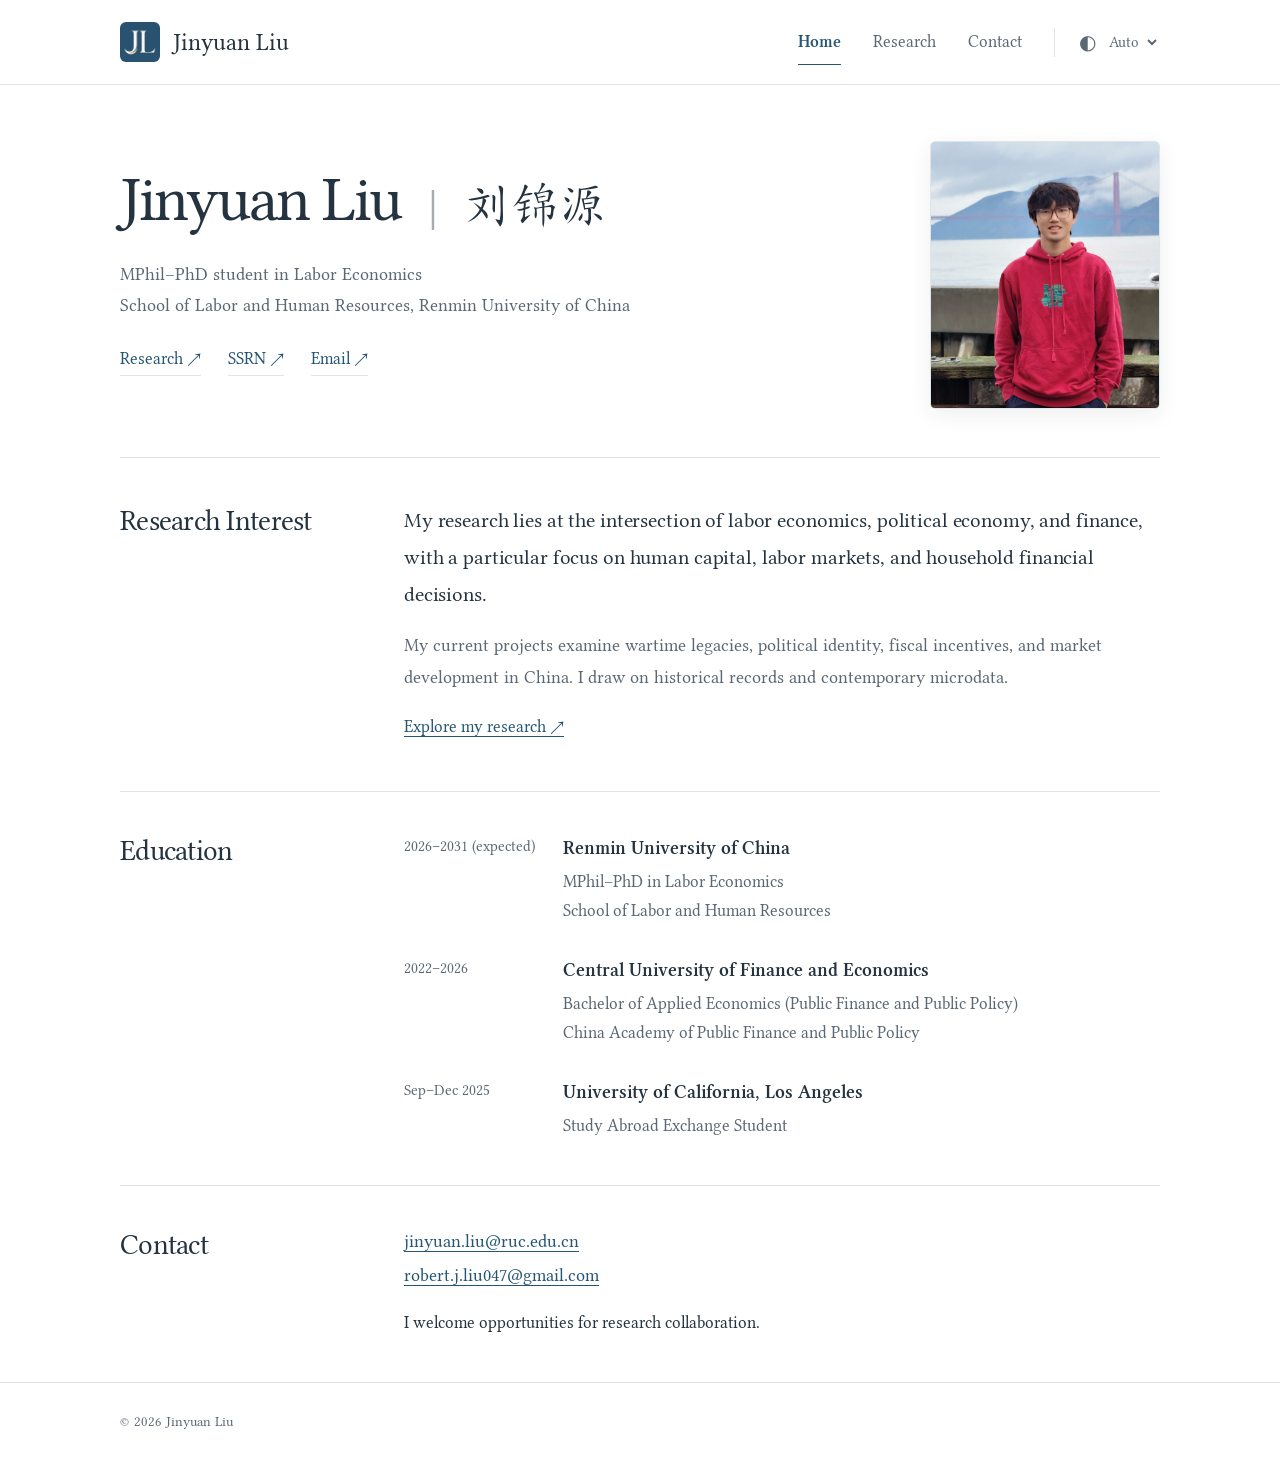
==== index.html @ b8071a6c "Give JL artwork more space within the blue logo" ====
<!doctype html>
<html lang="en"><head><meta charset="utf-8"><meta name="viewport" content="width=device-width,initial-scale=1"><title>Jinyuan Liu | Economics</title><meta name="description" content="Jinyuan Liu is an MPhil–PhD student at Renmin University of China. Research at the intersection of labor economics, political economy, and finance."><link rel="canonical" href="https://www.jinyuanliu.org/"><meta property="og:type" content="website"><meta property="og:title" content="Jinyuan Liu | Economics"><meta property="og:description" content="Labor economics, political economy, and finance. Human capital, labor markets, and household financial decisions."><meta property="og:image" content="https://www.jinyuanliu.org/assets/jinyuan-liu.jpg"><link rel="icon" href="/assets/favicon.svg?v=20261016-launch3" type="image/svg+xml"><script src="/assets/vendor/suncalc.js"></script><script src="/assets/theme.js"></script><link rel="stylesheet" href="/assets/style.css?v=20261016-launch3"></head>
<body><a class="skip" href="#main">Skip to content</a><header class="site-header"><div class="wrap header-inner"><a class="brand" href="/"><span class="brand-mark original-mark" aria-hidden="true"><img src="/assets/logo-original.png" alt="" width="108" height="72"></span><span>Jinyuan Liu</span></a><nav aria-label="Main navigation"><a href="/" aria-current="page">Home</a><a href="/research/">Research</a><a href="/#contact">Contact</a></nav><label class="theme-control"><span aria-hidden="true" class="theme-symbol">◐</span><select id="theme-select" aria-label="Color theme" title="Auto: follows sunrise and sunset in Beijing"><option value="auto">Auto</option><option value="light">Light</option><option value="dark">Dark</option></select></label></div></header>
<main id="main" class="wrap"><section class="hero" aria-labelledby="name"><div class="hero-copy"><h1 id="name"><span>Jinyuan Liu</span><span class="name-divider" aria-hidden="true">｜</span><span class="chinese-name" lang="zh-Hans">刘锦源</span></h1><p class="affiliation">MPhil–PhD student in Labor Economics<br>School of Labor and Human Resources, Renmin University of China</p><div class="profile-links"><a href="/research/">Research <span aria-hidden="true">↗</span></a><a href="https://papers.ssrn.com/sol3/cf_dev/AbsByAuth.cfm?per_id=7241780">SSRN <span aria-hidden="true">↗</span></a><a href="mailto:jinyuan.liu@ruc.edu.cn">Email <span aria-hidden="true">↗</span></a></div></div><figure class="portrait-block"><img class="portrait" src="/assets/jinyuan-liu.jpg" alt="Jinyuan Liu" width="238" height="278" fetchpriority="high"></figure></section>
<section class="section statement-section" aria-labelledby="statement-heading"><div class="section-head"><h2 id="statement-heading">Research Interest</h2></div><div class="statement-copy"><p class="research-statement statement-primary">My research lies at the intersection of labor economics, political economy, and finance, with a particular focus on human capital, labor markets, and household financial decisions.</p><p class="research-statement">My current projects examine wartime legacies, political identity, fiscal incentives, and market development in China. I draw on historical records and contemporary microdata.</p><a class="statement-link" href="/research/">Explore my research <span aria-hidden="true">↗</span></a></div></section>
<section class="section split-section" aria-labelledby="education"><div class="section-head"><h2 id="education">Education</h2></div><div class="education-list"><div class="education-row"><div class="years">2026–2031 (expected)</div><div><p class="institution">Renmin University of China</p><p class="degree">MPhil–PhD in Labor Economics<br>School of Labor and Human Resources</p></div></div><div class="education-row"><div class="years">2022–2026</div><div><p class="institution">Central University of Finance and Economics</p><p class="degree">Bachelor of Applied Economics (Public Finance and Public Policy)<br>China Academy of Public Finance and Public Policy</p></div></div><div class="education-row"><div class="years">Sep–Dec 2025</div><div><p class="institution">University of California, Los Angeles</p><p class="degree">Study Abroad Exchange Student</p></div></div></div></section>
<section class="section split-section" id="contact" aria-labelledby="contact-heading"><div class="section-head"><h2 id="contact-heading">Contact</h2></div><div class="contact-layout"><div class="emails"><a href="mailto:jinyuan.liu@ruc.edu.cn">jinyuan.liu@ruc.edu.cn</a><a href="mailto:robert.j.liu047@gmail.com">robert.j.liu047@gmail.com</a></div><p>I welcome opportunities for research collaboration.</p></div></section></main><footer class="site-footer"><div class="wrap footer-inner"><span>© 2026 Jinyuan Liu</span></div></footer></body></html>
---- assets/style.css ----
@font-face{font-family:'Libertinus Serif';src:url('/assets/fonts/LibertinusSerif-Regular.ttf') format('truetype');font-style:normal;font-weight:400;font-display:swap}@font-face{font-family:'Libertinus Serif';src:url('/assets/fonts/LibertinusSerif-Italic.ttf') format('truetype');font-style:italic;font-weight:400;font-display:swap}@font-face{font-family:'Libertinus Serif';src:url('/assets/fonts/LibertinusSerif-SemiBold.ttf') format('truetype');font-style:normal;font-weight:500 900;font-display:swap}
:root{--ink:#222d38;--muted:#65717c;--blue:#285270;--line:#dfe4e7;--serif:'Libertinus Serif',Georgia,'Times New Roman',serif;--sans:'Libertinus Serif',Georgia,'Times New Roman',serif}*{box-sizing:border-box}html{scroll-behavior:smooth;scroll-padding-top:30px}body{margin:0;background:#fff;color:var(--ink);font:17px/1.75 var(--sans);-webkit-font-smoothing:antialiased}a{color:var(--blue);text-decoration-thickness:1px;text-underline-offset:4px}a:hover{color:#112f45}a:focus-visible,summary:focus-visible{outline:2px solid var(--blue);outline-offset:5px}.wrap{width:min(1040px,calc(100% - 96px));margin:auto}.skip{position:absolute;top:-100px;left:20px;background:white;padding:10px;z-index:10}.skip:focus{top:10px}.site-header{border-bottom:1px solid var(--line)}.header-inner{min-height:96px;display:flex;align-items:center;justify-content:space-between;gap:30px}.brand{font:25px var(--serif);text-decoration:none;color:var(--ink)}nav{display:flex;gap:32px}nav a{font-size:14px;text-decoration:none;color:var(--muted);padding:8px 0}nav a[aria-current=page]{color:var(--blue);border-bottom:1px solid var(--blue)}.hero{display:grid;grid-template-columns:minmax(0,1fr) 238px;gap:76px;align-items:start;padding:76px 0 66px}.eyebrow{font-size:11px;text-transform:uppercase;letter-spacing:.16em;color:var(--blue);font-weight:600;margin:0 0 16px}h1,h2,h3{font-family:var(--serif);font-weight:400;line-height:1.25;letter-spacing:-.025em}h1{font-size:62px;margin:0 0 12px}h2{font-size:32px;margin:0}h3{font-size:24px;margin:0 0 10px}.affiliation{color:var(--muted);font-size:15px;line-height:1.65;margin:0 0 26px}.bio{margin:0 0 16px;font-size:17px;line-height:1.85}.portrait{display:block;width:238px;height:278px;object-fit:cover;border-radius:3px}.portrait-block{margin:6px 0 0}.portrait-block figcaption{font-size:12px;color:var(--muted);margin-top:12px}.profile-links{display:flex;gap:24px;font-size:14px;margin-top:24px;flex-wrap:wrap}.section{padding:44px 0 48px;border-top:1px solid var(--line)}.section-head{display:flex;align-items:baseline;justify-content:space-between;gap:24px;margin-bottom:28px}.section-head a{font-size:14px}.paper-preview{padding:0 0 24px;margin-bottom:24px;border-bottom:1px solid #edf0f2}.paper-preview:last-child{border-bottom:0;margin:0;padding:0}.paper-preview h3{font-size:23px;max-width:820px}.paper-preview h3 a{text-decoration:none;color:var(--ink)}.paper-preview h3 a:hover{text-decoration:underline;color:var(--blue)}.meta{color:var(--muted);font-size:14px;line-height:1.7;margin:6px 0}.status{color:var(--blue);font-size:13px;margin:8px 0}.description{margin:12px 0 0;font-size:15px;max-width:840px}.education-row{display:grid;grid-template-columns:150px minmax(0,1fr);gap:28px;margin-bottom:26px}.education-row:last-child{margin-bottom:0}.years{font-size:13px;color:var(--muted);padding-top:2px}.institution{font-weight:500;font-size:16px;margin:0}.degree{margin:3px 0 0;font-size:15px;color:var(--muted)}.contact-layout{display:grid;grid-template-columns:1fr 1fr;gap:30px}.contact-layout p{margin:0;font-size:15px}.emails{display:flex;flex-direction:column;align-items:flex-start;gap:3px}.site-footer{border-top:1px solid var(--line);margin-top:10px;padding:26px 0 36px;color:var(--muted);font-size:12px}.footer-inner{display:flex;justify-content:space-between;gap:20px}.page-heading{padding:62px 0 38px}.page-heading h1{font-size:48px;margin-bottom:18px}.page-heading p{color:var(--muted);margin:0;font-size:15px}.research-section{padding-top:12px}.research-section>h2{font-size:16px;font-family:var(--sans);letter-spacing:0;font-weight:500;color:var(--muted);padding-bottom:20px;border-bottom:1px solid var(--line)}.paper{padding:32px 0 30px;border-bottom:1px solid var(--line);scroll-margin-top:28px}.paper h3{font-size:27px;max-width:900px}.paper h3 a{color:var(--ink);text-decoration:none}.paper h3 a:hover{text-decoration:underline;color:var(--blue)}.paper .description{font-size:16px;line-height:1.8}.paper-links{display:flex;gap:20px;font-size:13px;margin:18px 0 8px}.award{font-size:13px;color:var(--blue);padding-left:14px;border-left:2px solid #b2c6d4;margin:18px 0}.paper details{margin-top:15px;font-size:14px;color:var(--muted)}summary{cursor:pointer;color:var(--blue);width:fit-content;padding:3px 0}details p{margin:12px 0 0;max-width:850px}.wip{padding:46px 0 56px}.wip h2{margin-bottom:28px}.wip article+article{margin-top:28px}.wip h3{font-size:24px}.not-found{min-height:55vh;padding:70px 0}.paper-note{font-size:13px;color:var(--muted);margin:10px 0}.research-contact{background:#f6f8f9;padding:24px 28px;margin:0 0 42px;font-size:14px}.research-contact p{margin:0}::selection{background:#dce9f1}@media(min-width:1400px){.hero{padding-top:88px}}@media(max-width:760px){.wrap{width:calc(100% - 48px)}.header-inner{min-height:78px}.brand{font-size:23px}nav{gap:21px}.hero{grid-template-columns:minmax(0,1fr) 170px;gap:30px;padding:48px 0}.portrait{width:170px;height:199px}.portrait-block figcaption{display:none}h1{font-size:48px}.bio{font-size:16px}.affiliation{font-size:14px}.education-row{grid-template-columns:125px 1fr;gap:18px}.section{padding:34px 0}.contact-layout{grid-template-columns:1fr;gap:18px}.paper h3{font-size:25px}}@media(max-width:540px){.wrap{width:calc(100% - 40px)}.header-inner{min-height:72px;gap:15px}.brand{font-size:21px}nav{gap:17px}nav a{font-size:13px}.hero{display:flex;flex-direction:column;gap:26px;padding:38px 0}.hero-copy{display:contents}.eyebrow{order:0;margin:0 0 -17px}h1{order:1;font-size:46px;margin-bottom:-20px}.affiliation{order:2;margin:0}.portrait-block{order:3;margin:0}.portrait{width:156px;height:182px}.bio{order:4;margin:0;line-height:1.8}.profile-links{order:5;margin:0}.section-head{align-items:center;gap:15px;margin-bottom:24px}h2{font-size:28px}.section-head a{font-size:12px;white-space:nowrap}.paper-preview h3{font-size:22px}.education-row{grid-template-columns:1fr;gap:4px;margin-bottom:24px}.years{font-size:12px}.page-heading{padding:38px 0 28px}.page-heading h1{font-size:40px}.paper{padding:26px 0}.paper h3{font-size:24px}.paper .description{font-size:15px}.footer-inner{flex-direction:column;gap:4px}.research-contact{padding:20px}.wip{padding:34px 0 40px}.emails a{overflow-wrap:anywhere}}@media(prefers-reduced-motion:reduce){html{scroll-behavior:auto}}

body{font-size:19px}.bio{font-size:20px;line-height:1.65}.affiliation{font-size:17px}.brand{font-size:28px}nav a{font-size:17px}.meta,.degree,.description{font-size:17px}.status,.paper-links,.paper-note,.award{font-size:15px}.paper .description{font-size:18px}.paper details{font-size:17px}.institution{font-size:18px}.years{font-size:15px}.profile-links,.section-head a,.contact-layout p{font-size:17px}.page-heading p{font-size:18px}.eyebrow,.page-heading .eyebrow{font-size:12px;letter-spacing:.12em}.site-footer{font-size:14px}.research-contact{font-size:17px}@media(max-width:540px){.brand{font-size:24px}nav a{font-size:16px}.bio{font-size:19px}.affiliation{font-size:17px}.section-head a{font-size:15px}.paper .description{font-size:18px}.years{font-size:15px}}

:root{--paper:#fff;--soft:#f5f7f9;--preview-line:#edf0f2;--shadow:rgba(26,45,63,.07)}
:root[data-theme="dark"]{--ink:#e2e6eb;--muted:#a0abb7;--blue:#96bcd9;--line:#323b44;--paper:#14191f;--soft:#1c242d;--preview-line:#29333d;--shadow:rgba(0,0,0,.24)}
body{background:var(--paper)}a:hover{color:var(--ink)}.skip{background:var(--paper)}.header-inner{min-height:90px}.header-inner nav{margin-left:auto}.theme-control{display:flex;align-items:center;gap:7px;color:var(--muted);margin-left:2px;padding-left:24px;border-left:1px solid var(--line)}.theme-symbol{font-family:Georgia,serif;font-size:20px;line-height:1}.theme-control select{font:15px 'Libertinus Serif',Georgia,serif;color:var(--muted);background:var(--paper);border:0;cursor:pointer;padding:5px 2px;max-width:70px}.theme-control select:focus-visible{outline:2px solid var(--blue);outline-offset:4px}.hero{padding-top:68px;padding-bottom:58px;grid-template-columns:minmax(0,1fr) 252px;gap:72px}h1{font-size:68px;letter-spacing:-.035em}.portrait{width:252px;height:294px;border-radius:8px;border:1px solid var(--line);box-shadow:0 12px 32px var(--shadow)}.portrait-block{margin-top:10px}.bio{max-width:650px}.eyebrow{font-weight:400;color:var(--blue)}.paper-preview{border-color:var(--preview-line)}.research-contact{background:var(--soft)}.section-head{margin-bottom:32px}.paper-preview h3{font-size:25px;line-height:1.35}.paper-preview .status{margin:5px 0}.section{padding-top:40px}.profile-links a{text-decoration:none;border-bottom:1px solid var(--line);padding-bottom:1px}.profile-links a:hover{border-color:var(--blue)}::selection{background:#436682;color:#fff}@media(max-width:760px){.hero{padding:44px 0;grid-template-columns:minmax(0,1fr) 180px;gap:32px}.portrait{width:180px;height:210px}h1{font-size:54px}.header-inner{gap:22px}.theme-control{padding-left:16px}nav{gap:22px}}@media(max-width:540px){.header-inner{min-height:74px;flex-wrap:wrap;gap:0 15px;padding:14px 0}.brand{font-size:25px}.header-inner nav{gap:17px;margin-left:auto}.theme-control{order:3;width:100%;justify-content:flex-end;border:0;padding:8px 0 0;margin:0}.theme-symbol{font-size:16px}.theme-control select{font-size:14px}.hero{padding:30px 0 36px;gap:25px}h1{font-size:52px}.portrait{width:144px;height:168px}.portrait-block{margin:0}.paper-preview h3{font-size:23px}.section-head{margin-bottom:24px}.bio{line-height:1.7}}

.research-statement{color:var(--muted);font-size:19px;line-height:1.7;margin:-5px 0 32px;max-width:870px}

.statement-layout{display:grid;grid-template-columns:310px minmax(0,1fr);gap:56px}.statement-lead{font:29px/1.4 var(--serif);color:var(--blue);letter-spacing:-.02em;margin:0}.statement-layout .research-statement{font-size:19px;margin:0 0 16px;line-height:1.75}.statement-link{display:inline-block;font-size:17px;margin-top:8px}.research-page .page-heading{padding:58px 0 40px}.research-page .page-heading h1{font-size:58px;margin-bottom:14px}.research-jumps{gap:28px;flex-wrap:wrap;margin-top:28px}.research-jumps a{font-size:17px;color:var(--blue);border-bottom:1px solid var(--line);padding:0 0 5px}.research-jumps span{font-size:12px;color:var(--muted);margin-left:9px}.research-section{counter-reset:paper}.research-section>h2{font-size:20px;color:var(--ink);padding-bottom:18px}.paper{position:relative;padding:32px 0 34px 60px;counter-increment:paper}.paper::before{content:counter(paper,decimal-leading-zero);position:absolute;top:36px;left:0;color:var(--muted);font-size:16px}.paper h3{font-size:29px;line-height:1.3;letter-spacing:-.018em;max-width:890px}.paper .meta{font-size:17px;margin-top:10px}.paper .status{font-size:16px;margin:8px 0 14px}.paper .description{max-width:840px;line-height:1.75}.paper details{border-top:1px solid var(--preview-line);padding-top:10px;margin-top:20px}.paper details[open] summary{margin-bottom:18px}.paper .award{margin-top:20px}.wip h2{font-size:32px}.wip article{padding-left:60px}.wip h3{font-size:26px;line-height:1.35}.research-page .research-contact{margin-left:60px;border-radius:4px}@media(max-width:760px){.statement-layout{grid-template-columns:230px 1fr;gap:30px}.statement-lead{font-size:25px}.paper{padding-left:40px}.paper::before{font-size:14px}.paper h3{font-size:27px}.wip article{padding-left:40px}.research-page .research-contact{margin-left:40px}}@media(max-width:540px){.statement-layout{grid-template-columns:1fr;gap:18px}.statement-lead{font-size:27px}.statement-layout .research-statement{font-size:19px}.research-page .page-heading{padding:32px 0 28px}.research-page .page-heading h1{font-size:46px}.research-jumps{gap:22px;margin-top:22px}.research-jumps a{font-size:16px}.paper{padding:25px 0 27px}.paper::before{position:static;display:block;font-size:14px;margin-bottom:10px;color:var(--blue)}.paper h3{font-size:26px}.paper details{font-size:17px}.wip article{padding-left:0}.wip h3{font-size:25px}.research-page .research-contact{margin-left:0}}

.brand{display:flex;align-items:center;gap:13px;font-size:25px}.brand-mark{position:relative;display:inline-block;width:44px;height:44px;background:#285270;border-radius:7px;overflow:hidden;flex:none}.brand-mark img{position:absolute;max-width:none;width:108px;height:72px;left:-32px;top:-14px}.hero{align-items:center;min-height:386px;padding:46px 0 48px;grid-template-columns:minmax(0,1fr) 252px}.hero h1{font-size:72px;margin-bottom:18px}.hero .affiliation{font-size:19px;line-height:1.6;max-width:600px;margin-bottom:26px}.hero .profile-links{margin-top:26px}.statement-section{display:grid;grid-template-columns:240px minmax(0,1fr);gap:44px;padding:44px 0 48px}.statement-section .section-head{display:block;margin:0}.statement-section h2{font-size:30px}.statement-copy .research-statement{font-size:19px;line-height:1.75;margin:0 0 18px;color:var(--muted)}.statement-copy .statement-primary{font-size:22px;line-height:1.65;color:var(--ink)}.statement-copy .statement-link{margin-top:0}.contributions{margin-top:18px!important}.contributions strong,.description strong{font-weight:600}.paper details{border-top:0;padding-top:0;margin-top:16px}.paper-note{line-height:1.7}@media(max-width:760px){.brand{font-size:23px;gap:10px}.hero{grid-template-columns:minmax(0,1fr) 180px;min-height:330px;padding:40px 0;gap:30px}.hero h1{font-size:58px}.hero .affiliation{font-size:18px}.statement-section{grid-template-columns:190px minmax(0,1fr);gap:28px}.statement-section h2{font-size:28px}.statement-copy .statement-primary{font-size:21px}}@media(max-width:540px){.brand{font-size:21px;gap:8px}.brand-mark{width:32px;height:32px;border-radius:5px}.brand-mark img{width:79px;height:53px;left:-23px;top:-10px}.header-inner{gap:0 12px}.header-inner nav{gap:13px}nav a{font-size:15px}.hero{display:grid;grid-template-columns:minmax(0,1fr) 100px;gap:20px;align-items:start;min-height:0;padding:36px 0}.hero-copy{display:block}.hero h1{font-size:43px;line-height:1.15;margin-bottom:14px}.hero .affiliation{font-size:17px;margin-bottom:16px}.hero .portrait{width:100px;height:117px}.hero .portrait-block{margin-top:4px}.hero .profile-links{font-size:16px;gap:18px;margin-top:14px}.statement-section{display:block;padding:30px 0 34px}.statement-section .section-head{margin-bottom:22px}.statement-copy .statement-primary{font-size:21px;line-height:1.65}.statement-copy .research-statement{font-size:19px}.statement-copy .statement-primary{font-size:21px}}

.split-section{display:grid;grid-template-columns:240px minmax(0,1fr);gap:44px;padding:40px 0 44px}.split-section .section-head{display:block;margin:0}.split-section h2{font-size:30px}.education-list .education-row{grid-template-columns:135px minmax(0,1fr);gap:24px;margin-bottom:28px}.education-list .education-row:last-child{margin-bottom:0}.education-list .institution{font-size:20px}.education-list .degree{font-size:17px;line-height:1.7}.split-section .contact-layout{grid-template-columns:1fr;gap:16px}.contact-layout .emails{font-size:19px}.hero .portrait{border-radius:5px;box-shadow:0 8px 28px var(--shadow)}.site-footer{margin-top:0}.hero h1{letter-spacing:-.045em}.header-inner{min-height:86px}.statement-section .section-head h2{max-width:200px;line-height:1.3}.statement-primary{letter-spacing:-.006em}.research-page .page-heading{border-bottom:1px solid var(--line);margin-bottom:28px}.research-page .research-section>h2{border-bottom:0;padding:0 0 10px;color:var(--muted);font-size:17px}.research-page .paper:first-of-type{padding-top:18px}.research-page .paper:first-of-type::before{top:23px}.research-page .paper h3{font-size:30px}.research-page .page-heading p{color:var(--muted)}@media(max-width:760px){.split-section{grid-template-columns:190px minmax(0,1fr);gap:28px}.split-section h2{font-size:28px}.education-list .education-row{grid-template-columns:1fr;gap:4px}.header-inner{min-height:78px}.research-page .paper h3{font-size:28px}}@media(max-width:540px){.split-section{display:block;padding:30px 0 34px}.split-section .section-head{margin-bottom:24px}.education-list .institution{font-size:20px}.statement-section .section-head h2{max-width:none}.header-inner{min-height:72px}.research-page .paper h3{font-size:26px}.hero .affiliation{font-size:16px}.hero{grid-template-columns:minmax(0,1fr) 92px;gap:18px}.hero .portrait{width:92px;height:107px}.hero h1{font-size:41px}.hero .profile-links{gap:15px}}
@media(max-width:540px){.header-inner{display:grid;grid-template-columns:1fr auto;gap:0 12px;padding:13px 0 10px}.header-inner .brand{grid-row:1;grid-column:1}.header-inner .theme-control{grid-row:1;grid-column:2;width:auto;padding:0}.header-inner nav{grid-row:2;grid-column:1/-1;justify-content:flex-end;gap:24px;margin:6px 0 0}.hero{display:grid;grid-template-columns:minmax(0,1fr) 92px;gap:20px 18px}.hero-copy{display:contents}.hero h1{grid-column:1/-1;grid-row:1;font-size:44px;margin:0;white-space:nowrap}.hero .affiliation{grid-column:1;grid-row:2;order:initial;margin:0;font-size:16px;line-height:1.6}.hero .portrait-block{grid-column:2;grid-row:2;order:initial;margin:2px 0 0}.hero .profile-links{grid-column:1/-1;grid-row:3;order:initial;margin:0;gap:24px}.hero .portrait{width:92px;height:107px}}
.research-page .research-section>h2,.research-page .wip>h2{font-family:var(--serif);font-size:32px;font-weight:400;line-height:1.25;letter-spacing:-.025em;color:var(--ink);padding:0;margin:0 0 28px;border:0}@media(max-width:540px){.research-page .research-section>h2,.research-page .wip>h2{font-size:28px;margin-bottom:24px}}

.paper-topline{display:flex;align-items:center;flex-wrap:wrap;gap:8px 24px;margin:10px 0 14px}.paper .paper-topline .status,.paper .paper-topline .paper-links{margin:0;font-size:16px}.paper .award{border:0;padding:0;font-size:16px;font-style:italic;color:var(--muted);margin:10px 0 16px;max-width:860px}.paper details{margin-top:8px;font-size:17px;line-height:1.7}.paper details>summary{font-size:17px;line-height:1.5;padding:3px 0}.paper details[open]>summary{margin-bottom:10px}.abstract-body{border-left:2px solid var(--line);padding:2px 0 2px 22px;margin:10px 0 20px;max-width:860px}.abstract-body .description{font-size:18px;margin:0 0 16px;line-height:1.8}.abstract-body .description:last-child{margin-bottom:0}.abstract-body>.previous-title{font-size:15px;color:var(--muted);margin:12px 0 0}.paper .paper-topline .paper-links{gap:18px}.paper{padding-top:32px;padding-bottom:32px}@media(max-width:540px){.abstract-body{padding-left:16px}.abstract-body .description{font-size:18px}.paper .award{font-size:15px}.paper-topline{gap:5px 18px}.paper details>summary{font-size:17px}}
/* Shared typography and color scale. */
:root{--ink:#24333f;--muted:#5b6874;--blue:#245574;--line:#dfe5e9;--preview-line:#edf1f3}
:root[data-theme="dark"]{--ink:#e5e9ed;--muted:#adb7c1;--blue:#a2c5df;--line:#34404a;--preview-line:#2a353e}
body{font-size:18px;line-height:1.75}.header-inner{min-height:84px}.brand{font-size:24px}.brand-mark{width:40px;height:40px}.brand-mark img{width:99px;height:66px;left:-29px;top:-13px}nav a{font-size:17px}nav a[aria-current="page"]{font-weight:500}.hero{min-height:358px;grid-template-columns:minmax(0,1fr) 230px;gap:76px;padding:46px 0 48px}.hero h1{font-size:64px;line-height:1.14;letter-spacing:-.035em;margin-bottom:22px}.hero .affiliation{font-size:18px;line-height:1.7;color:var(--muted);margin-bottom:24px}.hero .portrait{width:230px;height:268px;box-shadow:0 6px 22px var(--shadow)}.hero .profile-links{font-size:17px;gap:27px;margin-top:24px}.statement-section h2,.split-section h2{font-size:29px;line-height:1.3}.statement-copy .statement-primary{font-size:21px;line-height:1.7}.statement-copy .research-statement{line-height:1.75}.statement-copy .research-statement:not(.statement-primary){font-size:18px}.education-list .institution{font-size:19px}.education-list .degree{font-size:17px;color:var(--muted)}.years{font-size:15px}.research-page .page-heading h1{font-size:52px;letter-spacing:-.03em}.research-page .page-heading p{font-size:19px}.research-page .research-section>h2,.research-page .wip>h2{font-size:30px}.research-page .paper h3{font-size:28px;line-height:1.32;letter-spacing:-.015em}.paper .meta{font-size:17px}.paper .paper-topline .status,.paper .paper-topline .paper-links{font-size:16px}.paper .award{font-size:15px;line-height:1.65}.paper details>summary{font-size:17px}.paper .abstract-body .description{font-size:18px;line-height:1.8}.wip h3{font-size:26px}.contact-layout .emails{font-size:18px}.site-footer{font-size:14px}@media(max-width:760px){.hero{grid-template-columns:minmax(0,1fr) 170px;gap:34px;min-height:310px;padding:36px 0 40px}.hero h1{font-size:54px}.hero .portrait{width:170px;height:198px}.hero .affiliation{font-size:17px}.brand{font-size:23px}.research-page .paper h3{font-size:27px}}@media(max-width:540px){.header-inner{min-height:72px}.brand{font-size:22px}.brand-mark{width:32px;height:32px}.brand-mark img{width:79px;height:53px;left:-23px;top:-10px}.hero{grid-template-columns:minmax(0,1fr) 92px;gap:20px 18px;min-height:0;padding:32px 0 34px}.hero h1{font-size:44px;margin:0}.hero .portrait{width:92px;height:107px}.hero .affiliation{font-size:16px;line-height:1.65;margin:0}.hero .profile-links{font-size:16px;margin:0;gap:24px}.statement-section h2,.split-section h2{font-size:28px}.statement-copy .statement-primary{font-size:20px}.statement-copy .research-statement:not(.statement-primary){font-size:18px}.research-page .page-heading h1{font-size:44px}.research-page .research-section>h2,.research-page .wip>h2{font-size:28px}.research-page .paper h3{font-size:25px;line-height:1.35}.paper .meta{font-size:16px}.paper .paper-topline .status,.paper .paper-topline .paper-links{font-size:15px}.wip h3{font-size:25px}}

.hero h1{display:flex;align-items:baseline;flex-wrap:wrap;gap:12px 23px}.chinese-name{font-family:'Name Kai','Kaiti SC','STKaiti','KaiTi',serif;font-size:33px;font-weight:400;letter-spacing:.08em;color:var(--blue);white-space:nowrap}@media(max-width:760px){.chinese-name{font-size:29px}.hero h1{gap:10px 17px}}@media(max-width:540px){.hero h1{gap:8px 14px}.chinese-name{font-size:25px;letter-spacing:.04em}}



:root{--award:#886235;--positive:#3c6a59}:root[data-theme="dark"]{--award:#d6b681;--positive:#a0cdb7}.hero h1{flex-wrap:nowrap;gap:0 13px}.hero .chinese-name{font-size:1em;line-height:1.15;letter-spacing:0;font-weight:400;color:var(--ink)}.name-divider{font-size:.65em;font-weight:400;color:var(--muted);opacity:.55}.paper .award{color:var(--award);font-style:normal}.paper .status-rr{color:var(--positive)}.paper details>summary{color:var(--blue)}.conference-list{margin:10px 0 18px;padding-left:20px;color:var(--muted);font-size:17px;line-height:1.75;max-width:850px}.conference-list li{padding-left:4px;margin-bottom:8px}.conference-list li::marker{color:var(--line)}@media(max-width:760px){.hero h1{font-size:45px;gap:0 9px}.hero .chinese-name{font-size:1em}}@media(max-width:540px){.hero h1{font-size:clamp(27px,8vw,34px);gap:0 7px}.hero .chinese-name{font-size:1em}.conference-list{font-size:16px;padding-left:18px}}

@media(min-width:541px) and (max-width:760px){.hero{grid-template-columns:minmax(0,1fr) 150px;gap:28px}.hero h1{font-size:clamp(30px,5.5vw,40px)}.hero .portrait{width:150px;height:175px}.brand{font-size:21px}.header-inner nav{gap:18px}.header-inner nav a{font-size:16px}.theme-control{padding-left:12px}.theme-control select{font-size:14px}}

.hero .chinese-name{font-family:'Kaiti SC',STKaiti,KaiTi,'楷体',serif;font-size:.75em;line-height:1.15;letter-spacing:0;font-weight:400}.name-divider{font-size:.62em}.hero h1{align-items:baseline}

@font-face{font-family:'Standard Kai';src:url('/assets/fonts/ChineseName-StandardKai.otf') format('opentype');font-weight:400;font-style:normal;font-display:swap}.hero .chinese-name{font-family:'Standard Kai','Kaiti SC',STKaiti,KaiTi,serif;font-size:.75em}

.brand-mark{width:32px;height:32px;background:transparent;border-radius:0;overflow:visible}.brand-mark img{inset:0;width:100%;height:100%;object-fit:contain}:root[data-theme='dark'] .brand-mark img{filter:invert(1)}@media(max-width:540px){.brand-mark{width:28px;height:28px}.brand-mark img{inset:0;width:100%;height:100%}}

.brand-mark.letter-mark{display:inline-flex;align-items:center;justify-content:center;width:32px;height:32px;border-radius:6px;background:#e8eef2;color:#2b4a61;font:600 17px/1 -apple-system,BlinkMacSystemFont,'Segoe UI',Arial,sans-serif;letter-spacing:-.03em}:root[data-theme='dark'] .brand-mark.letter-mark{background:#2a3b48;color:#e5edf3}@media(max-width:540px){.brand-mark.letter-mark{width:28px;height:28px;font-size:15px}}

.brand-mark.original-mark{position:relative;display:block;width:40px;height:40px;overflow:hidden;border-radius:6px;background:#285270}.brand-mark.original-mark img{position:absolute;inset:auto;left:-22px;top:-7px;width:82px;height:54.667px;max-width:none;filter:none}:root[data-theme='dark'] .brand-mark.original-mark img{filter:none}@media(max-width:540px){.brand-mark.original-mark{width:32px;height:32px}.brand-mark.original-mark img{width:66px;height:44px;left:-18px;top:-6px}}
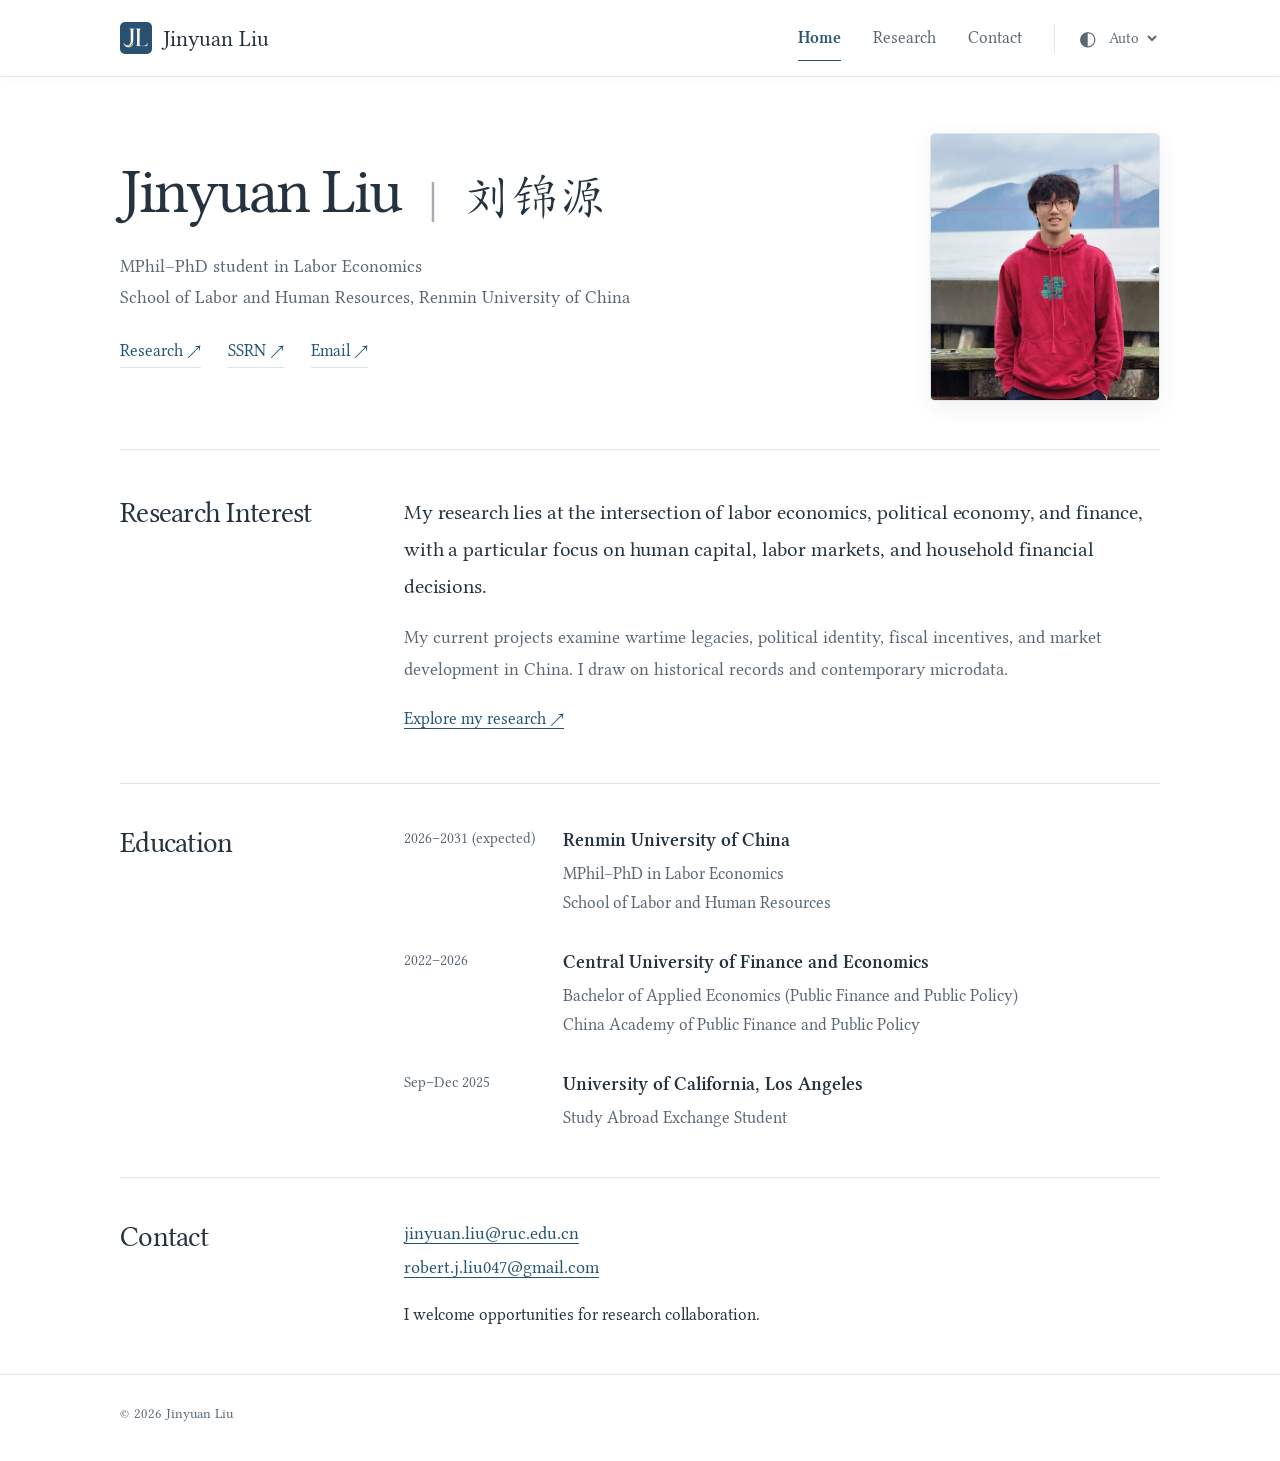
==== commit 1a2a6228: "Refine compact logo and add a subtle sticky glass header" ====
--- a/index.html
+++ b/index.html
@@ -1,5 +1,5 @@
 <!doctype html>
-<html lang="en"><head><meta charset="utf-8"><meta name="viewport" content="width=device-width,initial-scale=1"><title>Jinyuan Liu | Economics</title><meta name="description" content="Jinyuan Liu is an MPhil–PhD student at Renmin University of China. Research at the intersection of labor economics, political economy, and finance."><link rel="canonical" href="https://www.jinyuanliu.org/"><meta property="og:type" content="website"><meta property="og:title" content="Jinyuan Liu | Economics"><meta property="og:description" content="Labor economics, political economy, and finance. Human capital, labor markets, and household financial decisions."><meta property="og:image" content="https://www.jinyuanliu.org/assets/jinyuan-liu.jpg"><link rel="icon" href="/assets/favicon.svg?v=20261016-launch3" type="image/svg+xml"><script src="/assets/vendor/suncalc.js"></script><script src="/assets/theme.js"></script><link rel="stylesheet" href="/assets/style.css?v=20261016-launch3"></head>
+<html lang="en"><head><meta charset="utf-8"><meta name="viewport" content="width=device-width,initial-scale=1"><title>Jinyuan Liu | Economics</title><meta name="description" content="Jinyuan Liu is an MPhil–PhD student at Renmin University of China. Research at the intersection of labor economics, political economy, and finance."><link rel="canonical" href="https://www.jinyuanliu.org/"><meta property="og:type" content="website"><meta property="og:title" content="Jinyuan Liu | Economics"><meta property="og:description" content="Labor economics, political economy, and finance. Human capital, labor markets, and household financial decisions."><meta property="og:image" content="https://www.jinyuanliu.org/assets/jinyuan-liu.jpg"><link rel="icon" href="/assets/favicon.svg?v=20261016-launch4" type="image/svg+xml"><script src="/assets/vendor/suncalc.js"></script><script src="/assets/theme.js"></script><link rel="stylesheet" href="/assets/style.css?v=20261016-launch4"></head>
 <body><a class="skip" href="#main">Skip to content</a><header class="site-header"><div class="wrap header-inner"><a class="brand" href="/"><span class="brand-mark original-mark" aria-hidden="true"><img src="/assets/logo-original.png" alt="" width="108" height="72"></span><span>Jinyuan Liu</span></a><nav aria-label="Main navigation"><a href="/" aria-current="page">Home</a><a href="/research/">Research</a><a href="/#contact">Contact</a></nav><label class="theme-control"><span aria-hidden="true" class="theme-symbol">◐</span><select id="theme-select" aria-label="Color theme" title="Auto: follows sunrise and sunset in Beijing"><option value="auto">Auto</option><option value="light">Light</option><option value="dark">Dark</option></select></label></div></header>
 <main id="main" class="wrap"><section class="hero" aria-labelledby="name"><div class="hero-copy"><h1 id="name"><span>Jinyuan Liu</span><span class="name-divider" aria-hidden="true">｜</span><span class="chinese-name" lang="zh-Hans">刘锦源</span></h1><p class="affiliation">MPhil–PhD student in Labor Economics<br>School of Labor and Human Resources, Renmin University of China</p><div class="profile-links"><a href="/research/">Research <span aria-hidden="true">↗</span></a><a href="https://papers.ssrn.com/sol3/cf_dev/AbsByAuth.cfm?per_id=7241780">SSRN <span aria-hidden="true">↗</span></a><a href="mailto:jinyuan.liu@ruc.edu.cn">Email <span aria-hidden="true">↗</span></a></div></div><figure class="portrait-block"><img class="portrait" src="/assets/jinyuan-liu.jpg" alt="Jinyuan Liu" width="238" height="278" fetchpriority="high"></figure></section>
 <section class="section statement-section" aria-labelledby="statement-heading"><div class="section-head"><h2 id="statement-heading">Research Interest</h2></div><div class="statement-copy"><p class="research-statement statement-primary">My research lies at the intersection of labor economics, political economy, and finance, with a particular focus on human capital, labor markets, and household financial decisions.</p><p class="research-statement">My current projects examine wartime legacies, political identity, fiscal incentives, and market development in China. I draw on historical records and contemporary microdata.</p><a class="statement-link" href="/research/">Explore my research <span aria-hidden="true">↗</span></a></div></section>
--- a/assets/style.css
+++ b/assets/style.css
@@ -40,3 +40,14 @@
 .brand-mark.letter-mark{display:inline-flex;align-items:center;justify-content:center;width:32px;height:32px;border-radius:6px;background:#e8eef2;color:#2b4a61;font:600 17px/1 -apple-system,BlinkMacSystemFont,'Segoe UI',Arial,sans-serif;letter-spacing:-.03em}:root[data-theme='dark'] .brand-mark.letter-mark{background:#2a3b48;color:#e5edf3}@media(max-width:540px){.brand-mark.letter-mark{width:28px;height:28px;font-size:15px}}
 
 .brand-mark.original-mark{position:relative;display:block;width:40px;height:40px;overflow:hidden;border-radius:6px;background:#285270}.brand-mark.original-mark img{position:absolute;inset:auto;left:-22px;top:-7px;width:82px;height:54.667px;max-width:none;filter:none}:root[data-theme='dark'] .brand-mark.original-mark img{filter:none}@media(max-width:540px){.brand-mark.original-mark{width:32px;height:32px}.brand-mark.original-mark img{width:66px;height:44px;left:-18px;top:-6px}}
+
+/* Compact, softly translucent navigation. */
+:root{--header-glass:rgba(255,255,255,.86);--header-shadow:rgba(30,48,62,.025)}
+:root[data-theme="dark"]{--header-glass:rgba(20,25,31,.88);--header-shadow:rgba(0,0,0,.12)}
+html{scroll-padding-top:112px}
+.site-header{position:sticky;top:0;z-index:20;background:var(--paper);box-shadow:0 2px 12px var(--header-shadow)}
+@supports ((backdrop-filter:blur(16px)) or (-webkit-backdrop-filter:blur(16px))){.site-header{background:var(--header-glass);-webkit-backdrop-filter:blur(16px) saturate(115%);backdrop-filter:blur(16px) saturate(115%)}}
+.header-inner{min-height:76px}.brand{font-size:22px;gap:11px}.theme-control select{background:transparent}.theme-control option{background:var(--paper);color:var(--ink)}
+.brand-mark.original-mark{width:32px;height:32px;border-radius:5px}.brand-mark.original-mark img{width:65.6px;height:43.733px;left:-17.6px;top:-5.6px}
+@media(max-width:540px){html{scroll-padding-top:132px}.header-inner{min-height:72px;padding:10px 0 8px}.header-inner nav{margin-top:4px}.brand{font-size:20px;gap:9px}.brand-mark.original-mark{width:28px;height:28px}.brand-mark.original-mark img{width:57.4px;height:38.267px;left:-15.4px;top:-4.9px}}
+@media(prefers-reduced-transparency:reduce){.site-header{background:var(--paper);-webkit-backdrop-filter:none;backdrop-filter:none}}
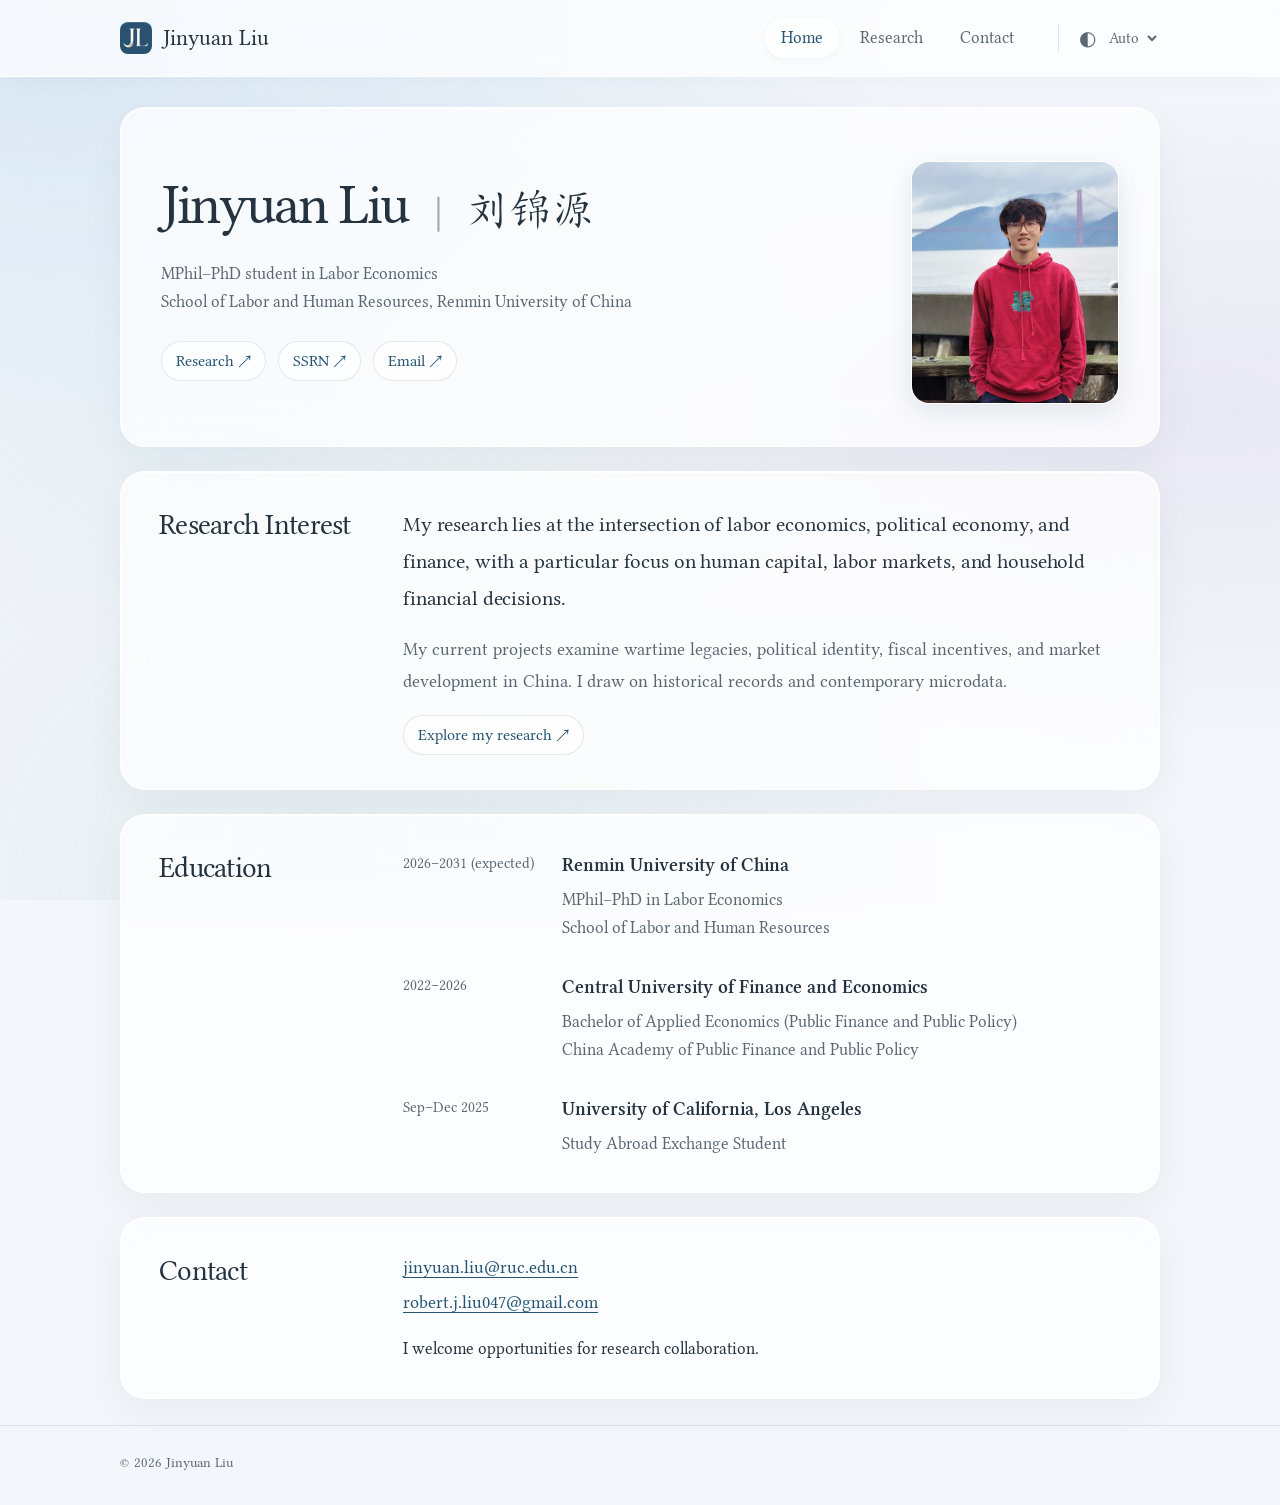
==== commit 9311f64e: "Apply a rounded glass design across Home and Research" ====
--- a/index.html
+++ b/index.html
@@ -1,5 +1,5 @@
 <!doctype html>
-<html lang="en"><head><meta charset="utf-8"><meta name="viewport" content="width=device-width,initial-scale=1"><title>Jinyuan Liu | Economics</title><meta name="description" content="Jinyuan Liu is an MPhil–PhD student at Renmin University of China. Research at the intersection of labor economics, political economy, and finance."><link rel="canonical" href="https://www.jinyuanliu.org/"><meta property="og:type" content="website"><meta property="og:title" content="Jinyuan Liu | Economics"><meta property="og:description" content="Labor economics, political economy, and finance. Human capital, labor markets, and household financial decisions."><meta property="og:image" content="https://www.jinyuanliu.org/assets/jinyuan-liu.jpg"><link rel="icon" href="/assets/favicon.svg?v=20261016-launch4" type="image/svg+xml"><script src="/assets/vendor/suncalc.js"></script><script src="/assets/theme.js"></script><link rel="stylesheet" href="/assets/style.css?v=20261016-launch4"></head>
+<html lang="en"><head><meta charset="utf-8"><meta name="viewport" content="width=device-width,initial-scale=1"><title>Jinyuan Liu | Economics</title><meta name="description" content="Jinyuan Liu is an MPhil–PhD student at Renmin University of China. Research at the intersection of labor economics, political economy, and finance."><link rel="canonical" href="https://www.jinyuanliu.org/"><meta property="og:type" content="website"><meta property="og:title" content="Jinyuan Liu | Economics"><meta property="og:description" content="Labor economics, political economy, and finance. Human capital, labor markets, and household financial decisions."><meta property="og:image" content="https://www.jinyuanliu.org/assets/jinyuan-liu.jpg"><link rel="icon" href="/assets/favicon.svg?v=20261016-glass1" type="image/svg+xml"><script src="/assets/vendor/suncalc.js"></script><script src="/assets/theme.js"></script><link rel="stylesheet" href="/assets/style.css?v=20261016-glass1"><link rel="stylesheet" href="/assets/glass.css?v=20261016-glass1"></head>
 <body><a class="skip" href="#main">Skip to content</a><header class="site-header"><div class="wrap header-inner"><a class="brand" href="/"><span class="brand-mark original-mark" aria-hidden="true"><img src="/assets/logo-original.png" alt="" width="108" height="72"></span><span>Jinyuan Liu</span></a><nav aria-label="Main navigation"><a href="/" aria-current="page">Home</a><a href="/research/">Research</a><a href="/#contact">Contact</a></nav><label class="theme-control"><span aria-hidden="true" class="theme-symbol">◐</span><select id="theme-select" aria-label="Color theme" title="Auto: follows sunrise and sunset in Beijing"><option value="auto">Auto</option><option value="light">Light</option><option value="dark">Dark</option></select></label></div></header>
 <main id="main" class="wrap"><section class="hero" aria-labelledby="name"><div class="hero-copy"><h1 id="name"><span>Jinyuan Liu</span><span class="name-divider" aria-hidden="true">｜</span><span class="chinese-name" lang="zh-Hans">刘锦源</span></h1><p class="affiliation">MPhil–PhD student in Labor Economics<br>School of Labor and Human Resources, Renmin University of China</p><div class="profile-links"><a href="/research/">Research <span aria-hidden="true">↗</span></a><a href="https://papers.ssrn.com/sol3/cf_dev/AbsByAuth.cfm?per_id=7241780">SSRN <span aria-hidden="true">↗</span></a><a href="mailto:jinyuan.liu@ruc.edu.cn">Email <span aria-hidden="true">↗</span></a></div></div><figure class="portrait-block"><img class="portrait" src="/assets/jinyuan-liu.jpg" alt="Jinyuan Liu" width="238" height="278" fetchpriority="high"></figure></section>
 <section class="section statement-section" aria-labelledby="statement-heading"><div class="section-head"><h2 id="statement-heading">Research Interest</h2></div><div class="statement-copy"><p class="research-statement statement-primary">My research lies at the intersection of labor economics, political economy, and finance, with a particular focus on human capital, labor markets, and household financial decisions.</p><p class="research-statement">My current projects examine wartime legacies, political identity, fiscal incentives, and market development in China. I draw on historical records and contemporary microdata.</p><a class="statement-link" href="/research/">Explore my research <span aria-hidden="true">↗</span></a></div></section>
--- a/assets/style.css
+++ b/assets/style.css
@@ -42,6 +42,7 @@
 .brand-mark.original-mark{position:relative;display:block;width:40px;height:40px;overflow:hidden;border-radius:6px;background:#285270}.brand-mark.original-mark img{position:absolute;inset:auto;left:-22px;top:-7px;width:82px;height:54.667px;max-width:none;filter:none}:root[data-theme='dark'] .brand-mark.original-mark img{filter:none}@media(max-width:540px){.brand-mark.original-mark{width:32px;height:32px}.brand-mark.original-mark img{width:66px;height:44px;left:-18px;top:-6px}}
 
 /* Compact, softly translucent navigation. */
+.skip{z-index:30}
 :root{--header-glass:rgba(255,255,255,.86);--header-shadow:rgba(30,48,62,.025)}
 :root[data-theme="dark"]{--header-glass:rgba(20,25,31,.88);--header-shadow:rgba(0,0,0,.12)}
 html{scroll-padding-top:112px}
--- a/assets/glass.css
+++ b/assets/glass.css
@@ -0,0 +1,79 @@
+/* A shared glass surface system for Home and Research. */
+:root{
+ --canvas:#f3f6fa;
+ --glass:rgba(255,255,255,.72);
+ --glass-solid:#fafcfe;
+ --glass-edge:rgba(255,255,255,.94);
+ --glass-line:rgba(91,121,146,.16);
+ --glass-shadow:0 12px 38px rgba(45,74,98,.055),inset 0 1px 0 rgba(255,255,255,.9);
+ --glass-tint:rgba(224,235,246,.52);
+}
+:root[data-theme="dark"]{
+ --canvas:#10161e;
+ --glass:rgba(31,40,53,.73);
+ --glass-solid:#1b2531;
+ --glass-edge:rgba(187,208,234,.14);
+ --glass-line:rgba(187,208,234,.13);
+ --glass-shadow:0 14px 40px rgba(0,0,0,.16),inset 0 1px 0 rgba(221,234,250,.06);
+ --glass-tint:rgba(91,131,176,.13);
+}
+body{background:var(--canvas);isolation:isolate}
+body::before{content:"";position:fixed;inset:0;z-index:-1;pointer-events:none;background:radial-gradient(ellipse at 5% 3%,rgba(161,199,230,.3),transparent 49%),radial-gradient(ellipse at 95% 46%,rgba(201,187,222,.23),transparent 48%),radial-gradient(ellipse at 25% 98%,rgba(181,210,210,.2),transparent 48%)}
+:root[data-theme="dark"] body::before{background:radial-gradient(ellipse at 5% 3%,rgba(60,103,151,.23),transparent 49%),radial-gradient(ellipse at 95% 46%,rgba(112,84,143,.18),transparent 48%),radial-gradient(ellipse at 25% 98%,rgba(55,110,117,.15),transparent 48%)}
+/* Identical header geometry on both pages. */
+.site-header{position:sticky;top:0;z-index:20;background:var(--glass);border-bottom:1px solid var(--glass-edge);box-shadow:0 3px 22px rgba(43,64,84,.035)}
+.site-header .header-inner{height:76px;min-height:76px;padding:0;display:flex;align-items:center;gap:28px}
+.site-header .brand{display:flex;align-items:center;gap:11px;font:400 22px/1.2 var(--serif);letter-spacing:0;white-space:nowrap}
+.site-header .brand-mark.original-mark{width:32px;height:32px;border-radius:8px;box-shadow:inset 0 1px 0 rgba(255,255,255,.16)}
+.site-header nav{display:flex;gap:5px;margin:0 0 0 auto;align-items:center}
+.site-header nav a{font-size:17px;line-height:1.25;padding:8px 15px;border:1px solid transparent;border-radius:20px;color:var(--muted);font-weight:400}
+.site-header nav a:hover{background:var(--glass-tint);color:var(--ink)}
+.site-header nav a[aria-current="page"]{background:var(--glass);border-color:var(--glass-edge);box-shadow:0 2px 7px rgba(45,74,98,.05);color:var(--blue)}
+.site-header .theme-control{margin:0;padding-left:20px;gap:7px;flex:none}
+.site-header .theme-control select{font-size:15px;line-height:1.3;background:transparent}
+.hero,.section,.research-page .page-heading,.research-page .paper,.wip article,.research-page .research-contact{background:var(--glass-solid);border:1px solid var(--glass-edge);border-radius:25px;box-shadow:var(--glass-shadow)}
+@supports ((backdrop-filter:blur(20px)) or (-webkit-backdrop-filter:blur(20px))){
+ .site-header,.hero,.section,.research-page .page-heading,.research-page .paper,.wip article,.research-page .research-contact{background:var(--glass);-webkit-backdrop-filter:blur(20px) saturate(115%);backdrop-filter:blur(20px) saturate(115%)}
+}
+main.wrap{padding-top:30px;padding-bottom:26px}
+.hero{margin:0 0 24px;padding:40px;gap:38px;grid-template-columns:minmax(0,1fr) 208px;min-height:340px}
+.hero h1{font-size:57px}.hero .portrait{width:208px;height:243px;border-radius:18px;border:1px solid var(--glass-edge);box-shadow:0 8px 24px rgba(45,74,98,.12)}
+.hero .affiliation{font-size:17px}.hero .profile-links{gap:12px;font-size:16px}
+.profile-links a,.statement-link{border:1px solid var(--glass-line);background:var(--glass);padding:5px 14px;border-radius:20px;text-decoration:none;box-shadow:inset 0 1px 0 rgba(255,255,255,.2)}
+.profile-links a:hover,.statement-link:hover{background:var(--glass-tint);border-color:var(--glass-line)}
+.section{margin:0 0 24px;padding:34px 38px;grid-template-columns:210px minmax(0,1fr);gap:34px}
+.section:last-child{margin-bottom:0}.statement-copy .statement-primary{font-size:21px}.statement-link{font-size:16px}
+.research-page .page-heading{padding:34px 38px;margin:0 0 30px;border-bottom:1px solid var(--glass-edge)}
+.research-page .page-heading h1{font-size:50px}.research-jumps{gap:12px;margin-top:22px}
+.research-jumps a{border:1px solid var(--glass-line);border-radius:20px;padding:5px 15px;background:var(--glass);font-size:16px}
+.research-page .research-section>h2,.research-page .wip>h2{margin:0 0 20px;padding-left:8px}
+.research-page .paper,.research-page .paper:first-of-type{padding:28px 32px 28px 72px;margin:0 0 18px}
+.research-page .paper::before,.research-page .paper:first-of-type::before{top:32px;left:28px;font-size:14px;color:var(--muted)}
+.research-page .paper h3{font-size:27px}.paper .paper-topline{margin-bottom:10px}.paper .award{margin-bottom:14px}
+.paper details>summary{border-radius:12px;padding:4px 10px;margin-left:-10px}.paper details>summary:hover{background:var(--glass-tint)}
+.abstract-body{border:1px solid var(--glass-line);border-radius:16px;background:var(--glass-tint);padding:18px 22px;margin-bottom:14px}
+.paper .abstract-body .description{font-size:17px}.conference-list{padding-top:8px}
+.wip{padding:20px 0 28px}.wip article{padding:26px 32px;margin:0 0 18px}.wip article+article{margin-top:0}.wip article:last-child{margin-bottom:0}.wip h3{font-size:26px}
+.research-page .research-contact{margin:0;padding:22px 30px}
+.site-footer{border-color:var(--glass-line);background:transparent;padding:24px 0 30px}
+@media(max-width:760px){
+ .site-header .header-inner{gap:16px}.site-header nav a{padding:7px 11px;font-size:16px}.site-header .theme-control{padding-left:12px}
+ .hero{padding:30px;grid-template-columns:minmax(0,1fr) 150px;gap:24px;min-height:0}.hero h1{font-size:clamp(30px,4.9vw,39px)}.hero .portrait{width:150px;height:175px}
+ .section{padding:28px;grid-template-columns:155px minmax(0,1fr);gap:26px}.research-page .page-heading{padding:28px}
+}
+@media(max-width:540px){
+ .site-header .header-inner{height:100px;min-height:100px;display:grid;grid-template-columns:1fr auto;gap:0 12px;padding:10px 0 8px}
+ .site-header .brand{grid-row:1;grid-column:1;font-size:20px;gap:9px}.site-header .brand-mark.original-mark{width:28px;height:28px;border-radius:7px}
+ .site-header .theme-control{grid-row:1;grid-column:2;border:0;padding:0;width:auto}.site-header .theme-control select{font-size:14px}
+ .site-header nav{grid-row:2;grid-column:1/-1;justify-content:center;margin:5px 0 0;gap:8px}.site-header nav a{font-size:16px;padding:5px 14px}
+ main.wrap{padding-top:18px;padding-bottom:20px}.wrap{width:calc(100% - 32px)}
+ .hero,.section,.research-page .page-heading,.research-page .paper,.wip article,.research-page .research-contact{border-radius:21px}
+ .hero{padding:22px;grid-template-columns:minmax(0,1fr) 80px;gap:20px 14px;margin-bottom:16px}.hero h1{font-size:clamp(24px,7vw,34px);gap:0 6px;margin:0}.hero .affiliation{font-size:15px;line-height:1.6;margin:0}.hero .portrait{width:80px;height:94px;border-radius:12px}.hero .profile-links{gap:8px;font-size:15px}.profile-links a{padding:4px 10px}
+ .section{display:block;padding:24px;margin-bottom:16px}.section .section-head{margin-bottom:18px}.section h2{font-size:27px}.statement-copy .statement-primary{font-size:19px}.statement-copy .research-statement:not(.statement-primary){font-size:17px}.education-list .institution{font-size:19px}.education-list .degree{font-size:16px}.contact-layout .emails{font-size:16px}
+ .research-page .page-heading{padding:24px;margin-bottom:26px}.research-page .page-heading h1{font-size:42px}.research-jumps{gap:8px;margin-top:18px}.research-jumps a{font-size:15px;padding:4px 11px}.research-jumps span{margin-left:6px}
+ .research-page .research-section>h2,.research-page .wip>h2{font-size:27px;padding-left:4px;margin-bottom:16px}
+ .research-page .paper,.research-page .paper:first-of-type{padding:22px;margin-bottom:16px}.research-page .paper::before,.research-page .paper:first-of-type::before{position:static;font-size:13px;margin-bottom:10px}
+ .research-page .paper h3,.wip h3{font-size:24px}.paper .meta{font-size:16px}.paper .award{font-size:14px}.paper details>summary{font-size:16px}.abstract-body{padding:14px}.paper .abstract-body .description{font-size:17px}
+ .wip{padding:14px 0 24px}.wip article{padding:22px;margin-bottom:16px}.research-page .research-contact{padding:20px;font-size:15px}
+}
+@media(prefers-reduced-transparency:reduce){.site-header,.hero,.section,.research-page .page-heading,.research-page .paper,.wip article,.research-page .research-contact{background:var(--glass-solid);-webkit-backdrop-filter:none;backdrop-filter:none}}
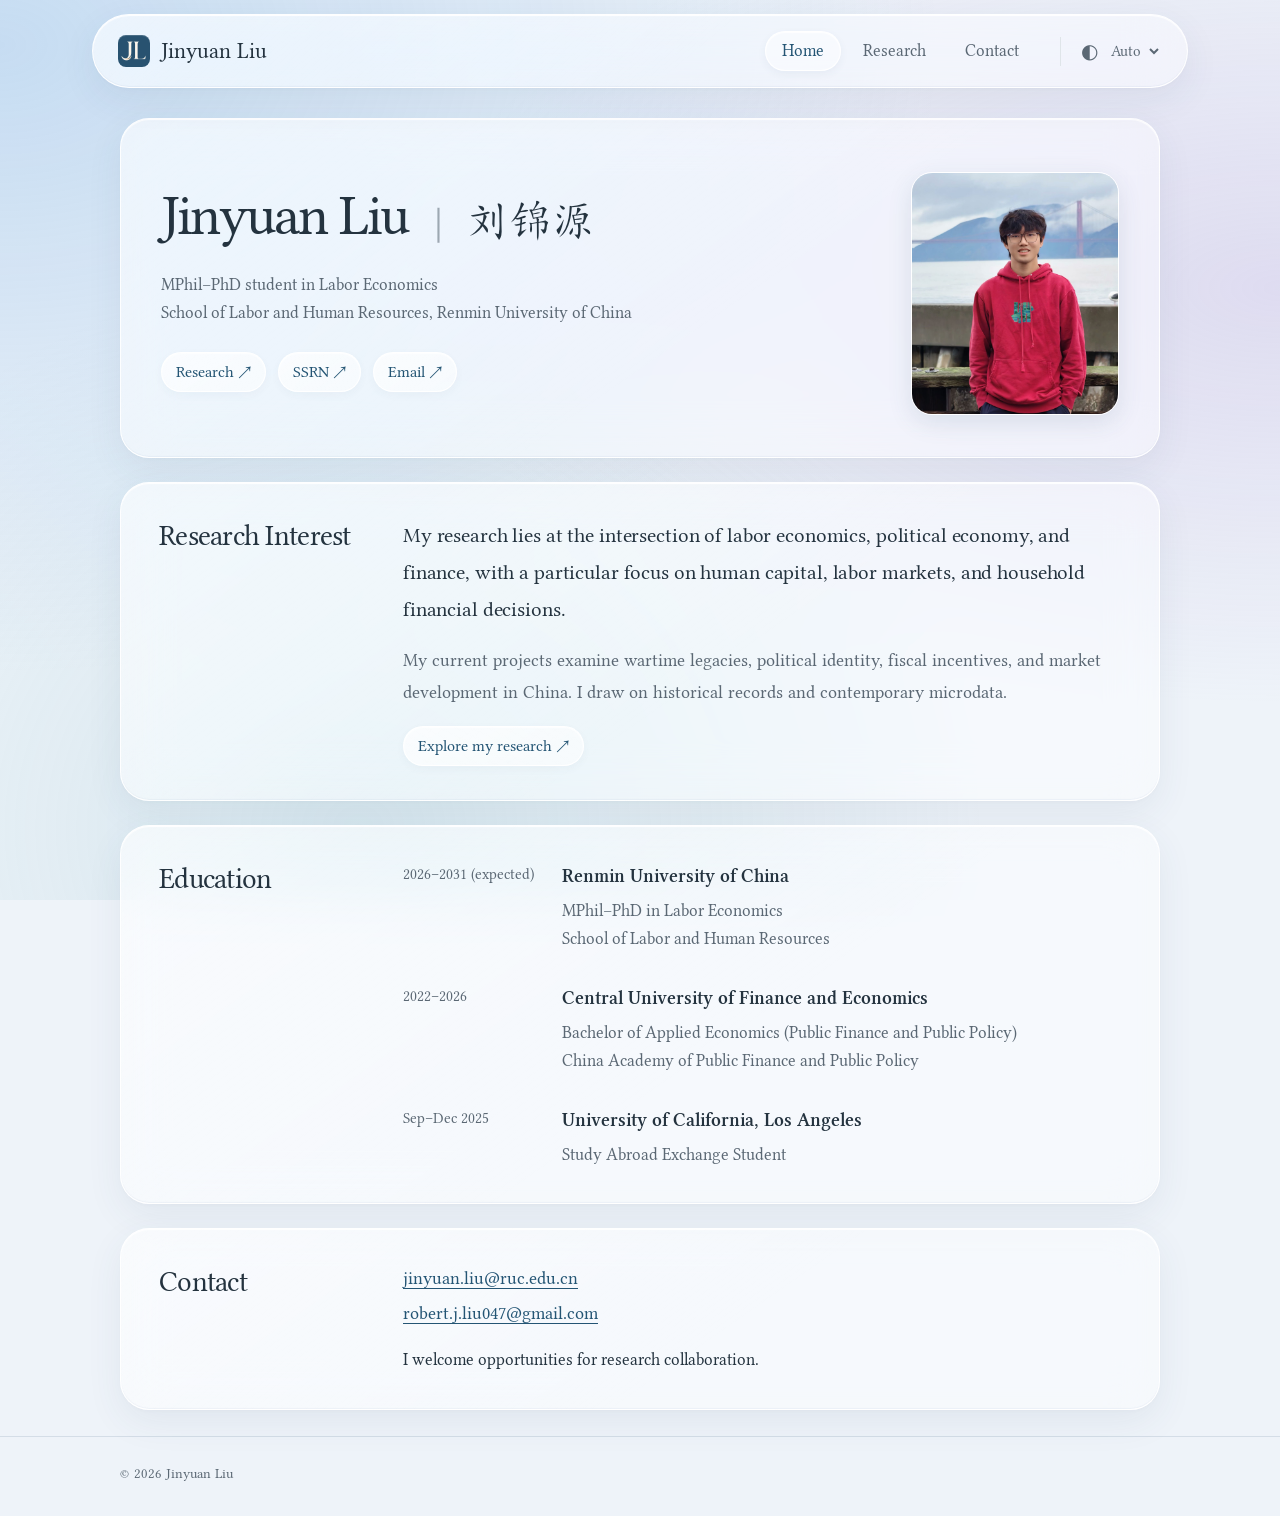
==== commit b1e3f255: "Refine liquid glass surfaces and mobile Home typography" ====
--- a/index.html
+++ b/index.html
@@ -1,5 +1,5 @@
 <!doctype html>
-<html lang="en"><head><meta charset="utf-8"><meta name="viewport" content="width=device-width,initial-scale=1"><title>Jinyuan Liu | Economics</title><meta name="description" content="Jinyuan Liu is an MPhil–PhD student at Renmin University of China. Research at the intersection of labor economics, political economy, and finance."><link rel="canonical" href="https://www.jinyuanliu.org/"><meta property="og:type" content="website"><meta property="og:title" content="Jinyuan Liu | Economics"><meta property="og:description" content="Labor economics, political economy, and finance. Human capital, labor markets, and household financial decisions."><meta property="og:image" content="https://www.jinyuanliu.org/assets/jinyuan-liu.jpg"><link rel="icon" href="/assets/favicon.svg?v=20261016-glass1" type="image/svg+xml"><script src="/assets/vendor/suncalc.js"></script><script src="/assets/theme.js"></script><link rel="stylesheet" href="/assets/style.css?v=20261016-glass1"><link rel="stylesheet" href="/assets/glass.css?v=20261016-glass1"></head>
+<html lang="en"><head><meta charset="utf-8"><meta name="viewport" content="width=device-width,initial-scale=1"><title>Jinyuan Liu | Economics</title><meta name="description" content="Jinyuan Liu is an MPhil–PhD student at Renmin University of China. Research at the intersection of labor economics, political economy, and finance."><link rel="canonical" href="https://www.jinyuanliu.org/"><meta property="og:type" content="website"><meta property="og:title" content="Jinyuan Liu | Economics"><meta property="og:description" content="Labor economics, political economy, and finance. Human capital, labor markets, and household financial decisions."><meta property="og:image" content="https://www.jinyuanliu.org/assets/jinyuan-liu.jpg"><link rel="icon" href="/assets/brand-icon.svg?v=20261016-glass2" type="image/svg+xml"><script src="/assets/vendor/suncalc.js"></script><script src="/assets/theme.js"></script><link rel="stylesheet" href="/assets/style.css?v=20261016-glass2"><link rel="stylesheet" href="/assets/glass.css?v=20261016-glass2"></head>
 <body><a class="skip" href="#main">Skip to content</a><header class="site-header"><div class="wrap header-inner"><a class="brand" href="/"><span class="brand-mark original-mark" aria-hidden="true"><img src="/assets/logo-original.png" alt="" width="108" height="72"></span><span>Jinyuan Liu</span></a><nav aria-label="Main navigation"><a href="/" aria-current="page">Home</a><a href="/research/">Research</a><a href="/#contact">Contact</a></nav><label class="theme-control"><span aria-hidden="true" class="theme-symbol">◐</span><select id="theme-select" aria-label="Color theme" title="Auto: follows sunrise and sunset in Beijing"><option value="auto">Auto</option><option value="light">Light</option><option value="dark">Dark</option></select></label></div></header>
 <main id="main" class="wrap"><section class="hero" aria-labelledby="name"><div class="hero-copy"><h1 id="name"><span>Jinyuan Liu</span><span class="name-divider" aria-hidden="true">｜</span><span class="chinese-name" lang="zh-Hans">刘锦源</span></h1><p class="affiliation">MPhil–PhD student in Labor Economics<br>School of Labor and Human Resources, Renmin University of China</p><div class="profile-links"><a href="/research/">Research <span aria-hidden="true">↗</span></a><a href="https://papers.ssrn.com/sol3/cf_dev/AbsByAuth.cfm?per_id=7241780">SSRN <span aria-hidden="true">↗</span></a><a href="mailto:jinyuan.liu@ruc.edu.cn">Email <span aria-hidden="true">↗</span></a></div></div><figure class="portrait-block"><img class="portrait" src="/assets/jinyuan-liu.jpg" alt="Jinyuan Liu" width="238" height="278" fetchpriority="high"></figure></section>
 <section class="section statement-section" aria-labelledby="statement-heading"><div class="section-head"><h2 id="statement-heading">Research Interest</h2></div><div class="statement-copy"><p class="research-statement statement-primary">My research lies at the intersection of labor economics, political economy, and finance, with a particular focus on human capital, labor markets, and household financial decisions.</p><p class="research-statement">My current projects examine wartime legacies, political identity, fiscal incentives, and market development in China. I draw on historical records and contemporary microdata.</p><a class="statement-link" href="/research/">Explore my research <span aria-hidden="true">↗</span></a></div></section>
--- a/assets/glass.css
+++ b/assets/glass.css
@@ -77,3 +77,37 @@
  .wip{padding:14px 0 24px}.wip article{padding:22px;margin-bottom:16px}.research-page .research-contact{padding:20px;font-size:15px}
 }
 @media(prefers-reduced-transparency:reduce){.site-header,.hero,.section,.research-page .page-heading,.research-page .paper,.wip article,.research-page .research-contact{background:var(--glass-solid);-webkit-backdrop-filter:none;backdrop-filter:none}}
+
+/* More expressive liquid-glass edges, with clear typography. */
+:root{--canvas:#eef3f9;--glass:rgba(255,255,255,.48);--glass-solid:#f7fafd;--glass-edge:rgba(255,255,255,.91);--glass-line:rgba(98,124,151,.18);--glass-shadow:inset 0 1px 1px rgba(255,255,255,.96),inset 0 -1px 1px rgba(134,159,184,.09),0 12px 36px rgba(54,83,113,.075),0 2px 5px rgba(54,83,113,.025)}
+:root[data-theme="dark"]{--canvas:#101722;--glass:rgba(38,49,67,.55);--glass-solid:#1c2736;--glass-edge:rgba(215,231,253,.2);--glass-line:rgba(185,211,244,.17);--glass-shadow:inset 0 1px 1px rgba(224,237,255,.16),inset 0 -1px 1px rgba(0,0,0,.15),0 14px 42px rgba(0,0,0,.18)}
+body::before{background:radial-gradient(ellipse at 0% 5%,rgba(124,178,229,.35),transparent 52%),radial-gradient(ellipse at 100% 32%,rgba(188,170,222,.31),transparent 48%),radial-gradient(ellipse at 28% 92%,rgba(143,197,209,.24),transparent 48%)}
+:root[data-theme="dark"] body::before{background:radial-gradient(ellipse at 0% 5%,rgba(59,116,183,.32),transparent 52%),radial-gradient(ellipse at 100% 32%,rgba(119,91,170,.26),transparent 48%),radial-gradient(ellipse at 28% 92%,rgba(48,121,137,.2),transparent 48%)}
+.site-header{overflow:hidden;isolation:isolate;width:min(1096px,calc(100% - 48px));margin:14px auto 0;top:12px;border:1px solid var(--glass-edge);border-radius:999px;background:var(--glass-solid);box-shadow:var(--glass-shadow)}
+.site-header .header-inner{width:100%;height:72px;min-height:72px;padding:0 25px;gap:24px}
+.site-header nav a{padding:8px 16px;transition:background .18s,box-shadow .18s}
+.site-header nav a[aria-current="page"]{box-shadow:inset 0 1px 1px rgba(255,255,255,.9),0 3px 9px rgba(56,85,111,.06)}
+.hero,.section,.research-page .page-heading,.research-page .paper,.wip article,.research-page .research-contact{border-radius:29px;background:var(--glass-solid);box-shadow:var(--glass-shadow)}
+@supports ((backdrop-filter:blur(24px)) or (-webkit-backdrop-filter:blur(24px))){
+ .site-header{background:linear-gradient(140deg,rgba(255,255,255,.35),rgba(255,255,255,0) 55%),var(--glass);-webkit-backdrop-filter:blur(28px) saturate(145%);backdrop-filter:blur(28px) saturate(145%)}
+ .hero,.section,.research-page .page-heading,.research-page .paper,.wip article,.research-page .research-contact{background:linear-gradient(145deg,rgba(255,255,255,.33),rgba(255,255,255,0) 58%),var(--glass);-webkit-backdrop-filter:blur(24px) saturate(130%);backdrop-filter:blur(24px) saturate(130%)}
+ :root[data-theme="dark"] .site-header,:root[data-theme="dark"] .hero,:root[data-theme="dark"] .section,:root[data-theme="dark"] .research-page .page-heading,:root[data-theme="dark"] .research-page .paper,:root[data-theme="dark"] .wip article,:root[data-theme="dark"] .research-page .research-contact{background:linear-gradient(145deg,rgba(205,225,255,.07),rgba(205,225,255,0) 58%),var(--glass)}
+}
+.profile-links a,.statement-link,.research-jumps a{border-color:var(--glass-edge);background:linear-gradient(145deg,rgba(255,255,255,.48),rgba(255,255,255,.08)),var(--glass);box-shadow:inset 0 1px 1px rgba(255,255,255,.75),0 3px 9px rgba(60,91,122,.045);transition:background .18s,box-shadow .18s,transform .18s}
+:root[data-theme="dark"] .profile-links a,:root[data-theme="dark"] .statement-link,:root[data-theme="dark"] .research-jumps a{background:linear-gradient(145deg,rgba(210,230,255,.08),transparent),var(--glass);box-shadow:inset 0 1px 1px rgba(220,235,255,.12),0 3px 9px rgba(0,0,0,.08)}
+.profile-links a:active,.statement-link:active,.research-jumps a:active{transform:scale(.97)}
+.hero .portrait{border-radius:21px}
+@media(max-width:760px){.site-header{width:calc(100% - 32px)}.site-header .header-inner{padding:0 18px;gap:14px}.site-header nav a{padding:7px 11px}}
+@media(max-width:540px){
+ .site-header{width:calc(100% - 24px);margin-top:10px;top:8px;border-radius:28px}.site-header .header-inner{height:100px;min-height:100px;padding:11px 16px 9px;gap:0 10px}.site-header nav{margin-top:6px}.site-header nav a{padding:5px 14px}
+ main.wrap{padding-top:18px}.hero,.section,.research-page .page-heading,.research-page .paper,.wip article,.research-page .research-contact{border-radius:26px}
+ .hero{display:flex;flex-direction:column;align-items:center;gap:0;padding:27px 20px 25px;text-align:center}.hero-copy{display:contents}
+ .hero .portrait-block{order:0;margin:0 0 21px}.hero .portrait{width:104px;height:122px;border-radius:22px}
+ .hero h1{order:1;display:flex;justify-content:center;align-items:baseline;font-size:clamp(28px,8vw,36px);gap:0 6px;line-height:1.22;margin:0 0 17px;white-space:nowrap}.hero .chinese-name{font-size:.73em}.hero .name-divider{font-size:.6em}
+ .hero .affiliation{order:2;grid-column:auto;font-size:16px;line-height:1.65;margin:0;max-width:330px}
+ .hero .profile-links{order:3;display:flex;justify-content:center;gap:8px;margin:20px 0 0;flex-wrap:wrap;font-size:15px}.profile-links a{padding:5px 11px}
+ .section h2{font-size:26px}.statement-copy .statement-primary{font-size:18px;line-height:1.75}.statement-copy .research-statement:not(.statement-primary){font-size:17px;line-height:1.75}.statement-link{font-size:15px}
+ .research-page .page-heading h1{font-size:40px}.research-page .research-section>h2,.research-page .wip>h2{font-size:26px}.research-page .paper h3,.wip h3{font-size:23px;line-height:1.4}
+}
+@media(prefers-reduced-motion:reduce){.profile-links a,.statement-link,.research-jumps a,.site-header nav a{transition:none;transform:none}}
+@media(prefers-reduced-transparency:reduce){.site-header,.hero,.section,.research-page .page-heading,.research-page .paper,.wip article,.research-page .research-contact{background:var(--glass-solid)!important;-webkit-backdrop-filter:none;backdrop-filter:none}}
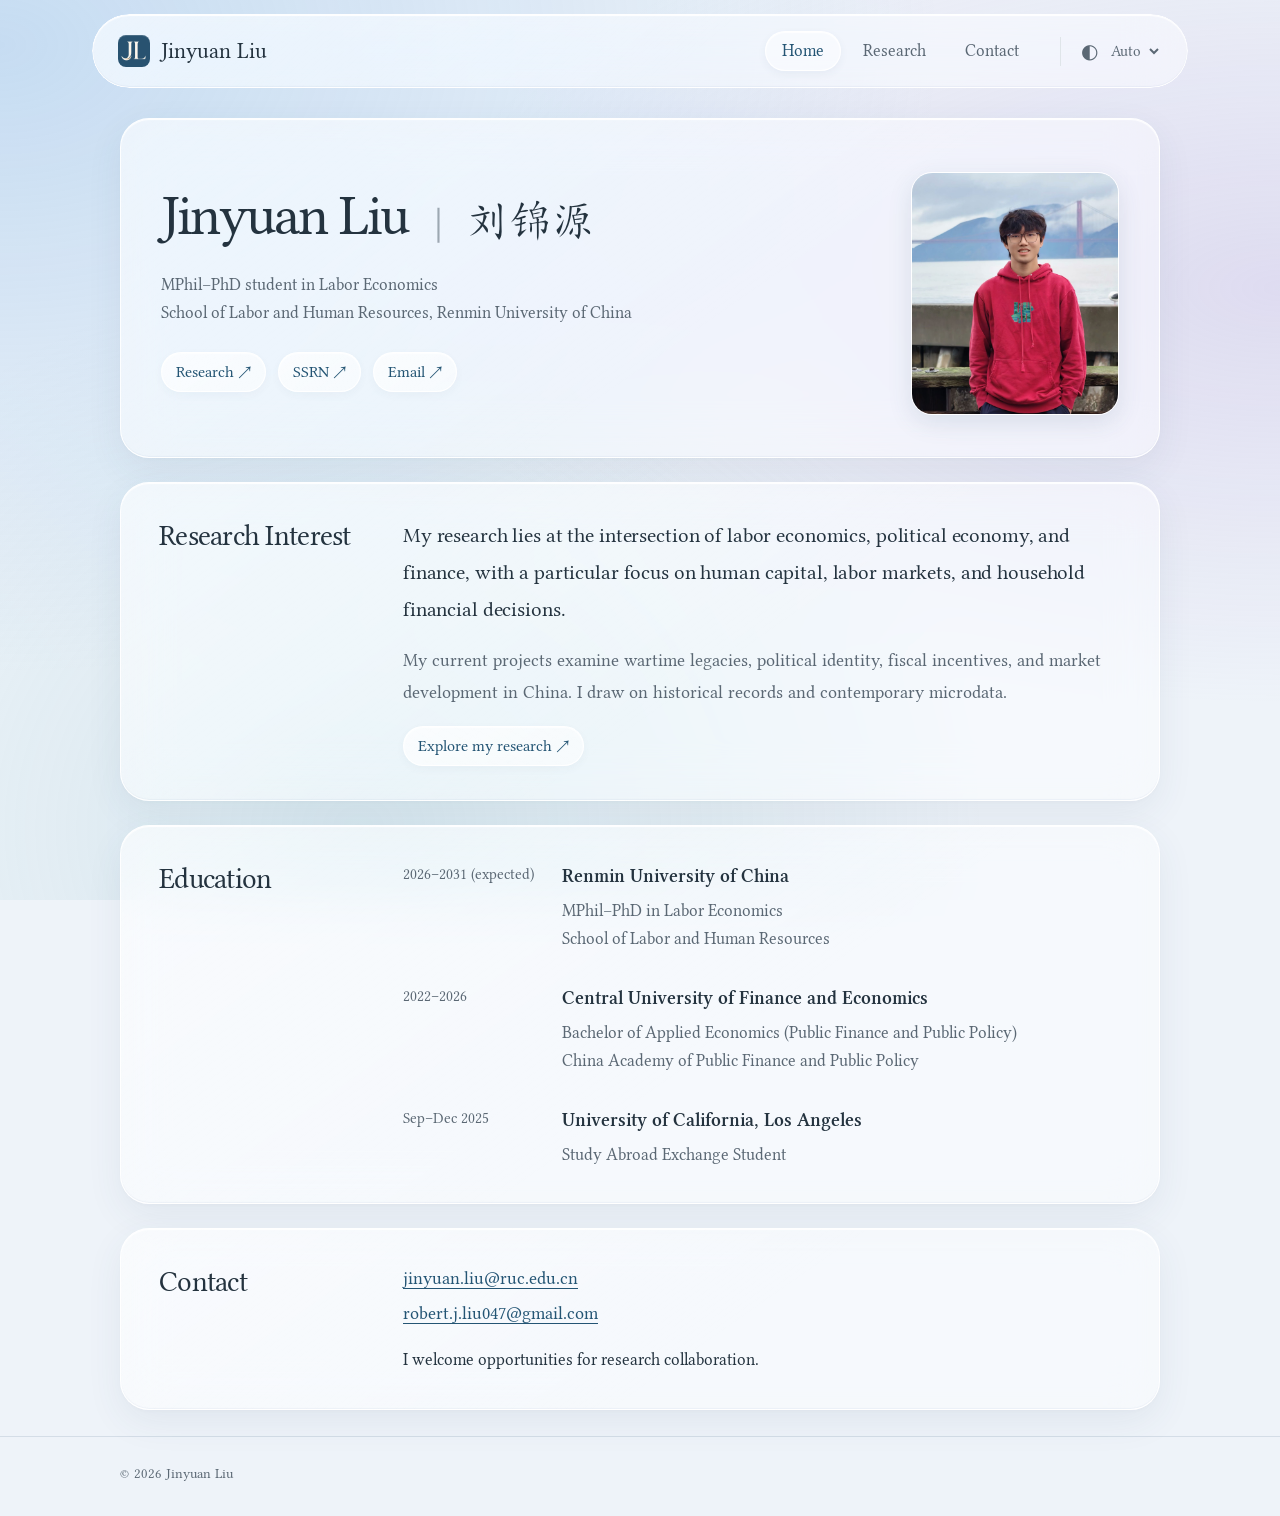
==== commit 5615aa8b: "Clip glass navigation cleanly in mobile WebKit" ====
--- a/index.html
+++ b/index.html
@@ -1,5 +1,5 @@
 <!doctype html>
-<html lang="en"><head><meta charset="utf-8"><meta name="viewport" content="width=device-width,initial-scale=1"><title>Jinyuan Liu | Economics</title><meta name="description" content="Jinyuan Liu is an MPhil–PhD student at Renmin University of China. Research at the intersection of labor economics, political economy, and finance."><link rel="canonical" href="https://www.jinyuanliu.org/"><meta property="og:type" content="website"><meta property="og:title" content="Jinyuan Liu | Economics"><meta property="og:description" content="Labor economics, political economy, and finance. Human capital, labor markets, and household financial decisions."><meta property="og:image" content="https://www.jinyuanliu.org/assets/jinyuan-liu.jpg"><link rel="icon" href="/assets/brand-icon.svg?v=20261016-glass2" type="image/svg+xml"><script src="/assets/vendor/suncalc.js"></script><script src="/assets/theme.js"></script><link rel="stylesheet" href="/assets/style.css?v=20261016-glass2"><link rel="stylesheet" href="/assets/glass.css?v=20261016-glass2"></head>
+<html lang="en"><head><meta charset="utf-8"><meta name="viewport" content="width=device-width,initial-scale=1"><title>Jinyuan Liu | Economics</title><meta name="description" content="Jinyuan Liu is an MPhil–PhD student at Renmin University of China. Research at the intersection of labor economics, political economy, and finance."><link rel="canonical" href="https://www.jinyuanliu.org/"><meta property="og:type" content="website"><meta property="og:title" content="Jinyuan Liu | Economics"><meta property="og:description" content="Labor economics, political economy, and finance. Human capital, labor markets, and household financial decisions."><meta property="og:image" content="https://www.jinyuanliu.org/assets/jinyuan-liu.jpg"><link rel="icon" href="/assets/brand-icon.svg?v=20261016-glass3" type="image/svg+xml"><script src="/assets/vendor/suncalc.js"></script><script src="/assets/theme.js"></script><link rel="stylesheet" href="/assets/style.css?v=20261016-glass3"><link rel="stylesheet" href="/assets/glass.css?v=20261016-glass3"></head>
 <body><a class="skip" href="#main">Skip to content</a><header class="site-header"><div class="wrap header-inner"><a class="brand" href="/"><span class="brand-mark original-mark" aria-hidden="true"><img src="/assets/logo-original.png" alt="" width="108" height="72"></span><span>Jinyuan Liu</span></a><nav aria-label="Main navigation"><a href="/" aria-current="page">Home</a><a href="/research/">Research</a><a href="/#contact">Contact</a></nav><label class="theme-control"><span aria-hidden="true" class="theme-symbol">◐</span><select id="theme-select" aria-label="Color theme" title="Auto: follows sunrise and sunset in Beijing"><option value="auto">Auto</option><option value="light">Light</option><option value="dark">Dark</option></select></label></div></header>
 <main id="main" class="wrap"><section class="hero" aria-labelledby="name"><div class="hero-copy"><h1 id="name"><span>Jinyuan Liu</span><span class="name-divider" aria-hidden="true">｜</span><span class="chinese-name" lang="zh-Hans">刘锦源</span></h1><p class="affiliation">MPhil–PhD student in Labor Economics<br>School of Labor and Human Resources, Renmin University of China</p><div class="profile-links"><a href="/research/">Research <span aria-hidden="true">↗</span></a><a href="https://papers.ssrn.com/sol3/cf_dev/AbsByAuth.cfm?per_id=7241780">SSRN <span aria-hidden="true">↗</span></a><a href="mailto:jinyuan.liu@ruc.edu.cn">Email <span aria-hidden="true">↗</span></a></div></div><figure class="portrait-block"><img class="portrait" src="/assets/jinyuan-liu.jpg" alt="Jinyuan Liu" width="238" height="278" fetchpriority="high"></figure></section>
 <section class="section statement-section" aria-labelledby="statement-heading"><div class="section-head"><h2 id="statement-heading">Research Interest</h2></div><div class="statement-copy"><p class="research-statement statement-primary">My research lies at the intersection of labor economics, political economy, and finance, with a particular focus on human capital, labor markets, and household financial decisions.</p><p class="research-statement">My current projects examine wartime legacies, political identity, fiscal incentives, and market development in China. I draw on historical records and contemporary microdata.</p><a class="statement-link" href="/research/">Explore my research <span aria-hidden="true">↗</span></a></div></section>
--- a/assets/glass.css
+++ b/assets/glass.css
@@ -83,7 +83,7 @@
 :root[data-theme="dark"]{--canvas:#101722;--glass:rgba(38,49,67,.55);--glass-solid:#1c2736;--glass-edge:rgba(215,231,253,.2);--glass-line:rgba(185,211,244,.17);--glass-shadow:inset 0 1px 1px rgba(224,237,255,.16),inset 0 -1px 1px rgba(0,0,0,.15),0 14px 42px rgba(0,0,0,.18)}
 body::before{background:radial-gradient(ellipse at 0% 5%,rgba(124,178,229,.35),transparent 52%),radial-gradient(ellipse at 100% 32%,rgba(188,170,222,.31),transparent 48%),radial-gradient(ellipse at 28% 92%,rgba(143,197,209,.24),transparent 48%)}
 :root[data-theme="dark"] body::before{background:radial-gradient(ellipse at 0% 5%,rgba(59,116,183,.32),transparent 52%),radial-gradient(ellipse at 100% 32%,rgba(119,91,170,.26),transparent 48%),radial-gradient(ellipse at 28% 92%,rgba(48,121,137,.2),transparent 48%)}
-.site-header{overflow:hidden;isolation:isolate;width:min(1096px,calc(100% - 48px));margin:14px auto 0;top:12px;border:1px solid var(--glass-edge);border-radius:999px;background:var(--glass-solid);box-shadow:var(--glass-shadow)}
+.site-header{clip-path:inset(0 round 999px);overflow:hidden;isolation:isolate;width:min(1096px,calc(100% - 48px));margin:14px auto 0;top:12px;border:1px solid var(--glass-edge);border-radius:999px;background:var(--glass-solid);box-shadow:var(--glass-shadow)}
 .site-header .header-inner{width:100%;height:72px;min-height:72px;padding:0 25px;gap:24px}
 .site-header nav a{padding:8px 16px;transition:background .18s,box-shadow .18s}
 .site-header nav a[aria-current="page"]{box-shadow:inset 0 1px 1px rgba(255,255,255,.9),0 3px 9px rgba(56,85,111,.06)}
@@ -99,7 +99,7 @@
 .hero .portrait{border-radius:21px}
 @media(max-width:760px){.site-header{width:calc(100% - 32px)}.site-header .header-inner{padding:0 18px;gap:14px}.site-header nav a{padding:7px 11px}}
 @media(max-width:540px){
- .site-header{width:calc(100% - 24px);margin-top:10px;top:8px;border-radius:28px}.site-header .header-inner{height:100px;min-height:100px;padding:11px 16px 9px;gap:0 10px}.site-header nav{margin-top:6px}.site-header nav a{padding:5px 14px}
+ .site-header{clip-path:inset(0 round 28px);width:calc(100% - 24px);margin-top:10px;top:8px;border-radius:28px}.site-header .header-inner{height:100px;min-height:100px;padding:11px 16px 9px;gap:0 10px}.site-header nav{margin-top:6px}.site-header nav a{padding:5px 14px}
  main.wrap{padding-top:18px}.hero,.section,.research-page .page-heading,.research-page .paper,.wip article,.research-page .research-contact{border-radius:26px}
  .hero{display:flex;flex-direction:column;align-items:center;gap:0;padding:27px 20px 25px;text-align:center}.hero-copy{display:contents}
  .hero .portrait-block{order:0;margin:0 0 21px}.hero .portrait{width:104px;height:122px;border-radius:22px}
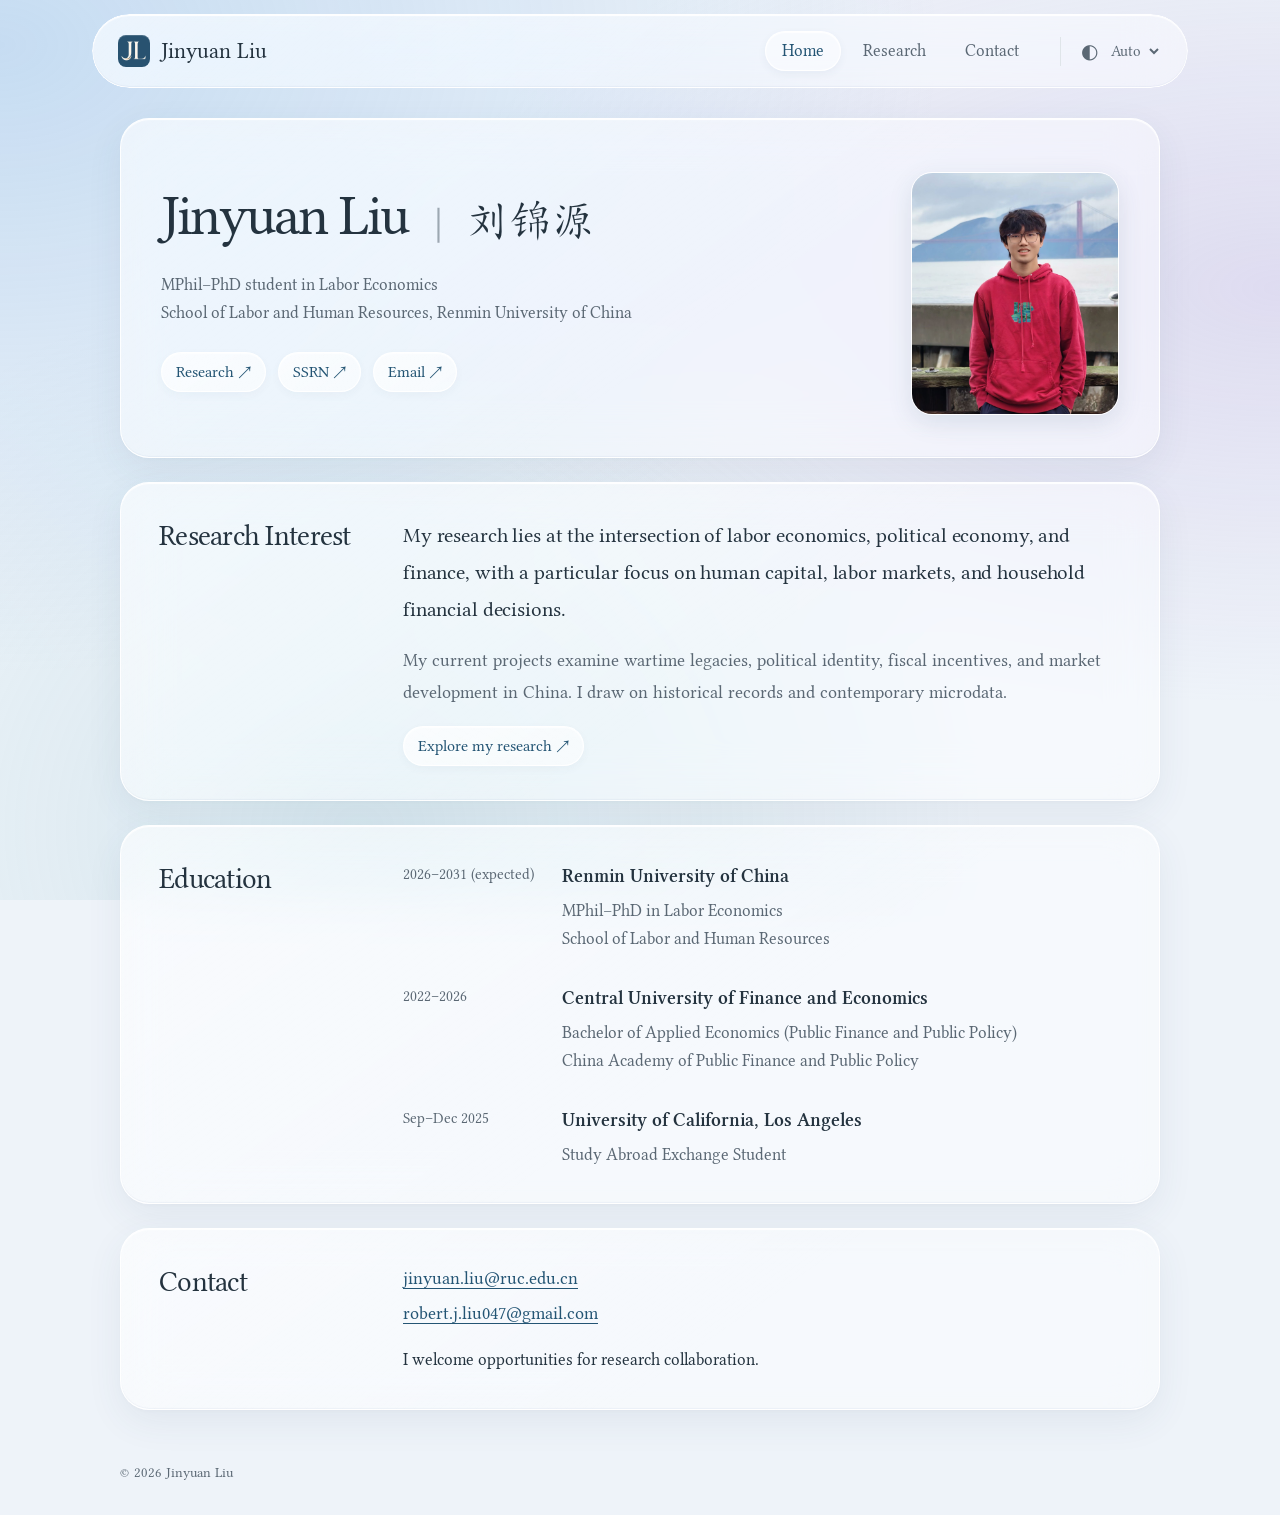
==== commit 99f04986: "Remove the footer divider" ====
--- a/index.html
+++ b/index.html
@@ -1,5 +1,5 @@
 <!doctype html>
-<html lang="en"><head><meta charset="utf-8"><meta name="viewport" content="width=device-width,initial-scale=1"><title>Jinyuan Liu | Economics</title><meta name="description" content="Jinyuan Liu is an MPhil–PhD student at Renmin University of China. Research at the intersection of labor economics, political economy, and finance."><link rel="canonical" href="https://www.jinyuanliu.org/"><meta property="og:type" content="website"><meta property="og:title" content="Jinyuan Liu | Economics"><meta property="og:description" content="Labor economics, political economy, and finance. Human capital, labor markets, and household financial decisions."><meta property="og:image" content="https://www.jinyuanliu.org/assets/jinyuan-liu.jpg"><link rel="icon" href="/assets/brand-icon.svg?v=20261016-glass3" type="image/svg+xml"><script src="/assets/vendor/suncalc.js"></script><script src="/assets/theme.js"></script><link rel="stylesheet" href="/assets/style.css?v=20261016-glass3"><link rel="stylesheet" href="/assets/glass.css?v=20261016-glass3"></head>
+<html lang="en"><head><meta charset="utf-8"><meta name="viewport" content="width=device-width,initial-scale=1"><title>Jinyuan Liu | Economics</title><meta name="description" content="Jinyuan Liu is an MPhil–PhD student at Renmin University of China. Research at the intersection of labor economics, political economy, and finance."><link rel="canonical" href="https://www.jinyuanliu.org/"><meta property="og:type" content="website"><meta property="og:title" content="Jinyuan Liu | Economics"><meta property="og:description" content="Labor economics, political economy, and finance. Human capital, labor markets, and household financial decisions."><meta property="og:image" content="https://www.jinyuanliu.org/assets/jinyuan-liu.jpg"><link rel="icon" href="/assets/brand-icon.svg?v=20261016-glass4" type="image/svg+xml"><script src="/assets/vendor/suncalc.js"></script><script src="/assets/theme.js"></script><link rel="stylesheet" href="/assets/style.css?v=20261016-glass4"><link rel="stylesheet" href="/assets/glass.css?v=20261016-glass4"></head>
 <body><a class="skip" href="#main">Skip to content</a><header class="site-header"><div class="wrap header-inner"><a class="brand" href="/"><span class="brand-mark original-mark" aria-hidden="true"><img src="/assets/logo-original.png" alt="" width="108" height="72"></span><span>Jinyuan Liu</span></a><nav aria-label="Main navigation"><a href="/" aria-current="page">Home</a><a href="/research/">Research</a><a href="/#contact">Contact</a></nav><label class="theme-control"><span aria-hidden="true" class="theme-symbol">◐</span><select id="theme-select" aria-label="Color theme" title="Auto: follows sunrise and sunset in Beijing"><option value="auto">Auto</option><option value="light">Light</option><option value="dark">Dark</option></select></label></div></header>
 <main id="main" class="wrap"><section class="hero" aria-labelledby="name"><div class="hero-copy"><h1 id="name"><span>Jinyuan Liu</span><span class="name-divider" aria-hidden="true">｜</span><span class="chinese-name" lang="zh-Hans">刘锦源</span></h1><p class="affiliation">MPhil–PhD student in Labor Economics<br>School of Labor and Human Resources, Renmin University of China</p><div class="profile-links"><a href="/research/">Research <span aria-hidden="true">↗</span></a><a href="https://papers.ssrn.com/sol3/cf_dev/AbsByAuth.cfm?per_id=7241780">SSRN <span aria-hidden="true">↗</span></a><a href="mailto:jinyuan.liu@ruc.edu.cn">Email <span aria-hidden="true">↗</span></a></div></div><figure class="portrait-block"><img class="portrait" src="/assets/jinyuan-liu.jpg" alt="Jinyuan Liu" width="238" height="278" fetchpriority="high"></figure></section>
 <section class="section statement-section" aria-labelledby="statement-heading"><div class="section-head"><h2 id="statement-heading">Research Interest</h2></div><div class="statement-copy"><p class="research-statement statement-primary">My research lies at the intersection of labor economics, political economy, and finance, with a particular focus on human capital, labor markets, and household financial decisions.</p><p class="research-statement">My current projects examine wartime legacies, political identity, fiscal incentives, and market development in China. I draw on historical records and contemporary microdata.</p><a class="statement-link" href="/research/">Explore my research <span aria-hidden="true">↗</span></a></div></section>
--- a/assets/glass.css
+++ b/assets/glass.css
@@ -111,3 +111,5 @@
 }
 @media(prefers-reduced-motion:reduce){.profile-links a,.statement-link,.research-jumps a,.site-header nav a{transition:none;transform:none}}
 @media(prefers-reduced-transparency:reduce){.site-header,.hero,.section,.research-page .page-heading,.research-page .paper,.wip article,.research-page .research-contact{background:var(--glass-solid)!important;-webkit-backdrop-filter:none;backdrop-filter:none}}
+
+.site-footer{border-top:0}
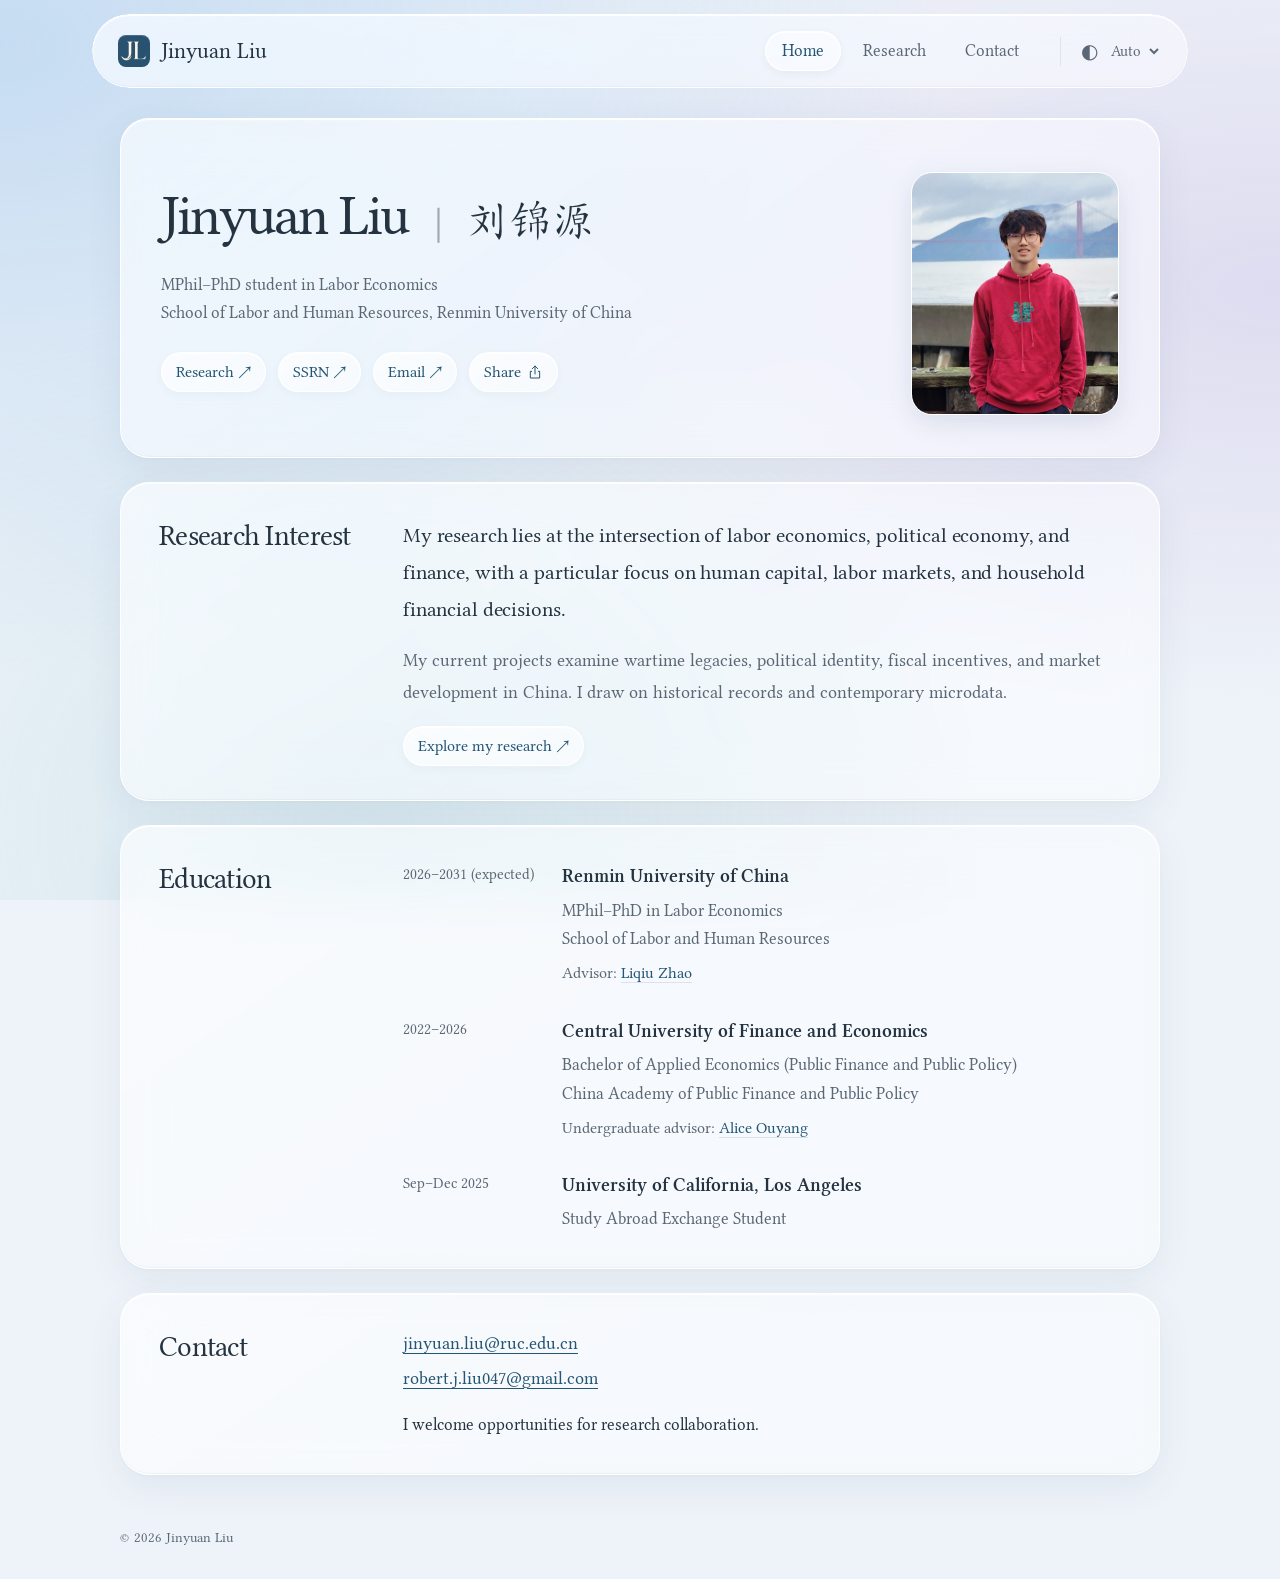
==== commit 8571ecd1: "Add advisor links and website QR sharing" ====
--- a/index.html
+++ b/index.html
@@ -1,7 +1,7 @@
 <!doctype html>
-<html lang="en"><head><meta charset="utf-8"><meta name="viewport" content="width=device-width,initial-scale=1"><title>Jinyuan Liu | Economics</title><meta name="description" content="Jinyuan Liu is an MPhil–PhD student at Renmin University of China. Research at the intersection of labor economics, political economy, and finance."><link rel="canonical" href="https://www.jinyuanliu.org/"><meta property="og:type" content="website"><meta property="og:title" content="Jinyuan Liu | Economics"><meta property="og:description" content="Labor economics, political economy, and finance. Human capital, labor markets, and household financial decisions."><meta property="og:image" content="https://www.jinyuanliu.org/assets/jinyuan-liu.jpg"><link rel="icon" href="/assets/brand-icon.svg?v=20261016-glass4" type="image/svg+xml"><script src="/assets/vendor/suncalc.js"></script><script src="/assets/theme.js"></script><link rel="stylesheet" href="/assets/style.css?v=20261016-glass4"><link rel="stylesheet" href="/assets/glass.css?v=20261016-glass4"></head>
+<html lang="en"><head><meta charset="utf-8"><meta name="viewport" content="width=device-width,initial-scale=1"><title>Jinyuan Liu | Economics</title><meta name="description" content="Jinyuan Liu is an MPhil–PhD student at Renmin University of China. Research at the intersection of labor economics, political economy, and finance."><link rel="canonical" href="https://www.jinyuanliu.org/"><meta property="og:type" content="website"><meta property="og:title" content="Jinyuan Liu | Economics"><meta property="og:description" content="Labor economics, political economy, and finance. Human capital, labor markets, and household financial decisions."><meta property="og:image" content="https://www.jinyuanliu.org/assets/jinyuan-liu.jpg"><link rel="icon" href="/assets/brand-icon.svg?v=20261017-share1" type="image/svg+xml"><script src="/assets/vendor/suncalc.js"></script><script src="/assets/theme.js"></script><link rel="stylesheet" href="/assets/style.css?v=20261017-share1"><link rel="stylesheet" href="/assets/glass.css?v=20261017-share1"><script src="/assets/share.js?v=20261017-share1" defer></script></head>
 <body><a class="skip" href="#main">Skip to content</a><header class="site-header"><div class="wrap header-inner"><a class="brand" href="/"><span class="brand-mark original-mark" aria-hidden="true"><img src="/assets/logo-original.png" alt="" width="108" height="72"></span><span>Jinyuan Liu</span></a><nav aria-label="Main navigation"><a href="/" aria-current="page">Home</a><a href="/research/">Research</a><a href="/#contact">Contact</a></nav><label class="theme-control"><span aria-hidden="true" class="theme-symbol">◐</span><select id="theme-select" aria-label="Color theme" title="Auto: follows sunrise and sunset in Beijing"><option value="auto">Auto</option><option value="light">Light</option><option value="dark">Dark</option></select></label></div></header>
-<main id="main" class="wrap"><section class="hero" aria-labelledby="name"><div class="hero-copy"><h1 id="name"><span>Jinyuan Liu</span><span class="name-divider" aria-hidden="true">｜</span><span class="chinese-name" lang="zh-Hans">刘锦源</span></h1><p class="affiliation">MPhil–PhD student in Labor Economics<br>School of Labor and Human Resources, Renmin University of China</p><div class="profile-links"><a href="/research/">Research <span aria-hidden="true">↗</span></a><a href="https://papers.ssrn.com/sol3/cf_dev/AbsByAuth.cfm?per_id=7241780">SSRN <span aria-hidden="true">↗</span></a><a href="mailto:jinyuan.liu@ruc.edu.cn">Email <span aria-hidden="true">↗</span></a></div></div><figure class="portrait-block"><img class="portrait" src="/assets/jinyuan-liu.jpg" alt="Jinyuan Liu" width="238" height="278" fetchpriority="high"></figure></section>
+<main id="main" class="wrap"><section class="hero" aria-labelledby="name"><div class="hero-copy"><h1 id="name"><span>Jinyuan Liu</span><span class="name-divider" aria-hidden="true">｜</span><span class="chinese-name" lang="zh-Hans">刘锦源</span></h1><p class="affiliation">MPhil–PhD student in Labor Economics<br>School of Labor and Human Resources, Renmin University of China</p><div class="profile-links"><a href="/research/">Research <span aria-hidden="true">↗</span></a><a href="https://papers.ssrn.com/sol3/cf_dev/AbsByAuth.cfm?per_id=7241780">SSRN <span aria-hidden="true">↗</span></a><a href="mailto:jinyuan.liu@ruc.edu.cn">Email <span aria-hidden="true">↗</span></a><a href="/assets/website-qr.png" class="share-trigger" data-share-open aria-haspopup="dialog">Share <svg aria-hidden="true" width="16" height="18" viewBox="0 0 24 24" fill="none" stroke="currentColor" stroke-width="1.5" stroke-linecap="round" stroke-linejoin="round"><path d="M12 15V3m-4 4 4-4 4 4M7 11H5v10h14V11h-2"/></svg></a></div></div><figure class="portrait-block"><img class="portrait" src="/assets/jinyuan-liu.jpg" alt="Jinyuan Liu" width="238" height="278" fetchpriority="high"></figure></section>
 <section class="section statement-section" aria-labelledby="statement-heading"><div class="section-head"><h2 id="statement-heading">Research Interest</h2></div><div class="statement-copy"><p class="research-statement statement-primary">My research lies at the intersection of labor economics, political economy, and finance, with a particular focus on human capital, labor markets, and household financial decisions.</p><p class="research-statement">My current projects examine wartime legacies, political identity, fiscal incentives, and market development in China. I draw on historical records and contemporary microdata.</p><a class="statement-link" href="/research/">Explore my research <span aria-hidden="true">↗</span></a></div></section>
-<section class="section split-section" aria-labelledby="education"><div class="section-head"><h2 id="education">Education</h2></div><div class="education-list"><div class="education-row"><div class="years">2026–2031 (expected)</div><div><p class="institution">Renmin University of China</p><p class="degree">MPhil–PhD in Labor Economics<br>School of Labor and Human Resources</p></div></div><div class="education-row"><div class="years">2022–2026</div><div><p class="institution">Central University of Finance and Economics</p><p class="degree">Bachelor of Applied Economics (Public Finance and Public Policy)<br>China Academy of Public Finance and Public Policy</p></div></div><div class="education-row"><div class="years">Sep–Dec 2025</div><div><p class="institution">University of California, Los Angeles</p><p class="degree">Study Abroad Exchange Student</p></div></div></div></section>
-<section class="section split-section" id="contact" aria-labelledby="contact-heading"><div class="section-head"><h2 id="contact-heading">Contact</h2></div><div class="contact-layout"><div class="emails"><a href="mailto:jinyuan.liu@ruc.edu.cn">jinyuan.liu@ruc.edu.cn</a><a href="mailto:robert.j.liu047@gmail.com">robert.j.liu047@gmail.com</a></div><p>I welcome opportunities for research collaboration.</p></div></section></main><footer class="site-footer"><div class="wrap footer-inner"><span>© 2026 Jinyuan Liu</span></div></footer></body></html>
+<section class="section split-section" aria-labelledby="education"><div class="section-head"><h2 id="education">Education</h2></div><div class="education-list"><div class="education-row"><div class="years">2026–2031 (expected)</div><div><p class="institution">Renmin University of China</p><p class="degree">MPhil–PhD in Labor Economics<br>School of Labor and Human Resources</p><p class="advisor">Advisor: <a href="https://slhr.ruc.edu.cn/En/Teacher_Home/ZHAO_Liqiu/index.htm">Liqiu Zhao</a></p></div></div><div class="education-row"><div class="years">2022–2026</div><div><p class="institution">Central University of Finance and Economics</p><p class="degree">Bachelor of Applied Economics (Public Finance and Public Policy)<br>China Academy of Public Finance and Public Policy</p><p class="advisor">Undergraduate advisor: <a href="https://sind.cufe.edu.cn/info/1076/1449.htm">Alice Ouyang</a></p></div></div><div class="education-row"><div class="years">Sep–Dec 2025</div><div><p class="institution">University of California, Los Angeles</p><p class="degree">Study Abroad Exchange Student</p></div></div></div></section>
+<section class="section split-section" id="contact" aria-labelledby="contact-heading"><div class="section-head"><h2 id="contact-heading">Contact</h2></div><div class="contact-layout"><div class="emails"><a href="mailto:jinyuan.liu@ruc.edu.cn">jinyuan.liu@ruc.edu.cn</a><a href="mailto:robert.j.liu047@gmail.com">robert.j.liu047@gmail.com</a></div><p>I welcome opportunities for research collaboration.</p></div></section></main><footer class="site-footer"><div class="wrap footer-inner"><span>© 2026 Jinyuan Liu</span></div></footer><dialog id="website-share" class="share-dialog" aria-labelledby="share-title"><div class="share-card"><button type="button" class="share-close" data-share-close aria-label="Close share dialog"><svg aria-hidden="true" width="18" height="18" viewBox="0 0 24 24" fill="none" stroke="currentColor" stroke-width="1.5" stroke-linecap="round"><path d="m6 6 12 12M18 6 6 18"/></svg></button><p class="share-eyebrow">Share website</p><h2 id="share-title">Jinyuan Liu</h2><p class="share-caption">Scan to visit my website.</p><div class="share-qr"><img src="/assets/website-qr.svg" alt="QR code for https://www.jinyuanliu.org/" width="256" height="256"></div><a class="share-url" href="https://www.jinyuanliu.org/">www.jinyuanliu.org</a><div class="share-actions"><button type="button" data-copy-link>Copy link</button><a href="/assets/website-qr.png" download="Jinyuan-Liu-Website-QR.png">Download QR</a></div><p class="share-status" role="status" aria-live="polite"></p></div></dialog></body></html>
--- a/assets/glass.css
+++ b/assets/glass.css
@@ -113,3 +113,12 @@
 @media(prefers-reduced-transparency:reduce){.site-header,.hero,.section,.research-page .page-heading,.research-page .paper,.wip article,.research-page .research-contact{background:var(--glass-solid)!important;-webkit-backdrop-filter:none;backdrop-filter:none}}
 
 .site-footer{border-top:0}
+
+/* Advisor links and a local QR share sheet. */
+.advisor{font-size:16px;line-height:1.65;color:var(--muted);margin:6px 0 0}.advisor a{text-decoration-color:var(--glass-line)}
+.profile-links .share-trigger,.share-trigger{display:inline-flex;align-items:center;justify-content:center;gap:6px}.research-share{margin-top:14px}.research-share .share-trigger{font-size:16px;color:var(--blue);padding:5px 14px;border:1px solid var(--glass-edge);border-radius:999px;background:var(--glass);text-decoration:none;box-shadow:inset 0 1px 1px rgba(255,255,255,.2)}
+.share-dialog{box-sizing:border-box;width:min(390px,calc(100% - 32px));max-height:calc(100dvh - 40px);padding:0;margin:auto;border:1px solid var(--glass-edge);border-radius:30px;color:var(--ink);background:var(--glass-solid);box-shadow:var(--glass-shadow),0 24px 90px rgba(18,36,57,.22);overflow:auto}
+.share-dialog::backdrop{background:rgba(17,30,47,.3);-webkit-backdrop-filter:blur(7px);backdrop-filter:blur(7px)}
+.share-card{position:relative;padding:28px;text-align:center}.share-close{position:absolute;top:13px;right:13px;width:32px;height:32px;border:1px solid var(--glass-line);border-radius:50%;display:flex;align-items:center;justify-content:center;background:var(--glass);color:var(--muted);cursor:pointer}
+.share-eyebrow{font-size:14px;line-height:1.5;color:var(--muted);margin:4px 0 8px}.share-card h2{font-size:32px;margin:0 0 7px}.share-caption{font-size:16px;line-height:1.5;color:var(--muted);margin:0 0 20px}.share-qr{background:#fff;border:1px solid rgba(34,61,82,.08);border-radius:21px;padding:10px;width:fit-content;max-width:100%;margin:0 auto 15px}.share-qr img{display:block;width:100%;max-width:244px;height:auto;aspect-ratio:1}.share-url{font-size:17px;text-decoration:none}.share-actions{display:flex;justify-content:center;gap:10px;flex-wrap:wrap;margin-top:21px}.share-actions button,.share-actions a{font:16px/1.5 var(--serif);color:var(--blue);border:1px solid var(--glass-line);border-radius:999px;padding:7px 16px;background:var(--glass);text-decoration:none;cursor:pointer}.share-actions button:hover,.share-actions a:hover,.share-close:hover{background:var(--glass-tint)}.share-status{font-size:14px;color:var(--muted);min-height:1.5em;line-height:1.5;margin:12px 0 0}.share-dialog button:focus-visible{outline:2px solid var(--blue);outline-offset:3px}
+@media(max-width:540px){.advisor{font-size:15px}.share-card{padding:25px 22px 18px}.share-card h2{font-size:30px}.share-dialog{border-radius:27px}.share-actions button,.share-actions a{font-size:15px;padding:7px 13px}.research-share .share-trigger{font-size:15px}}
